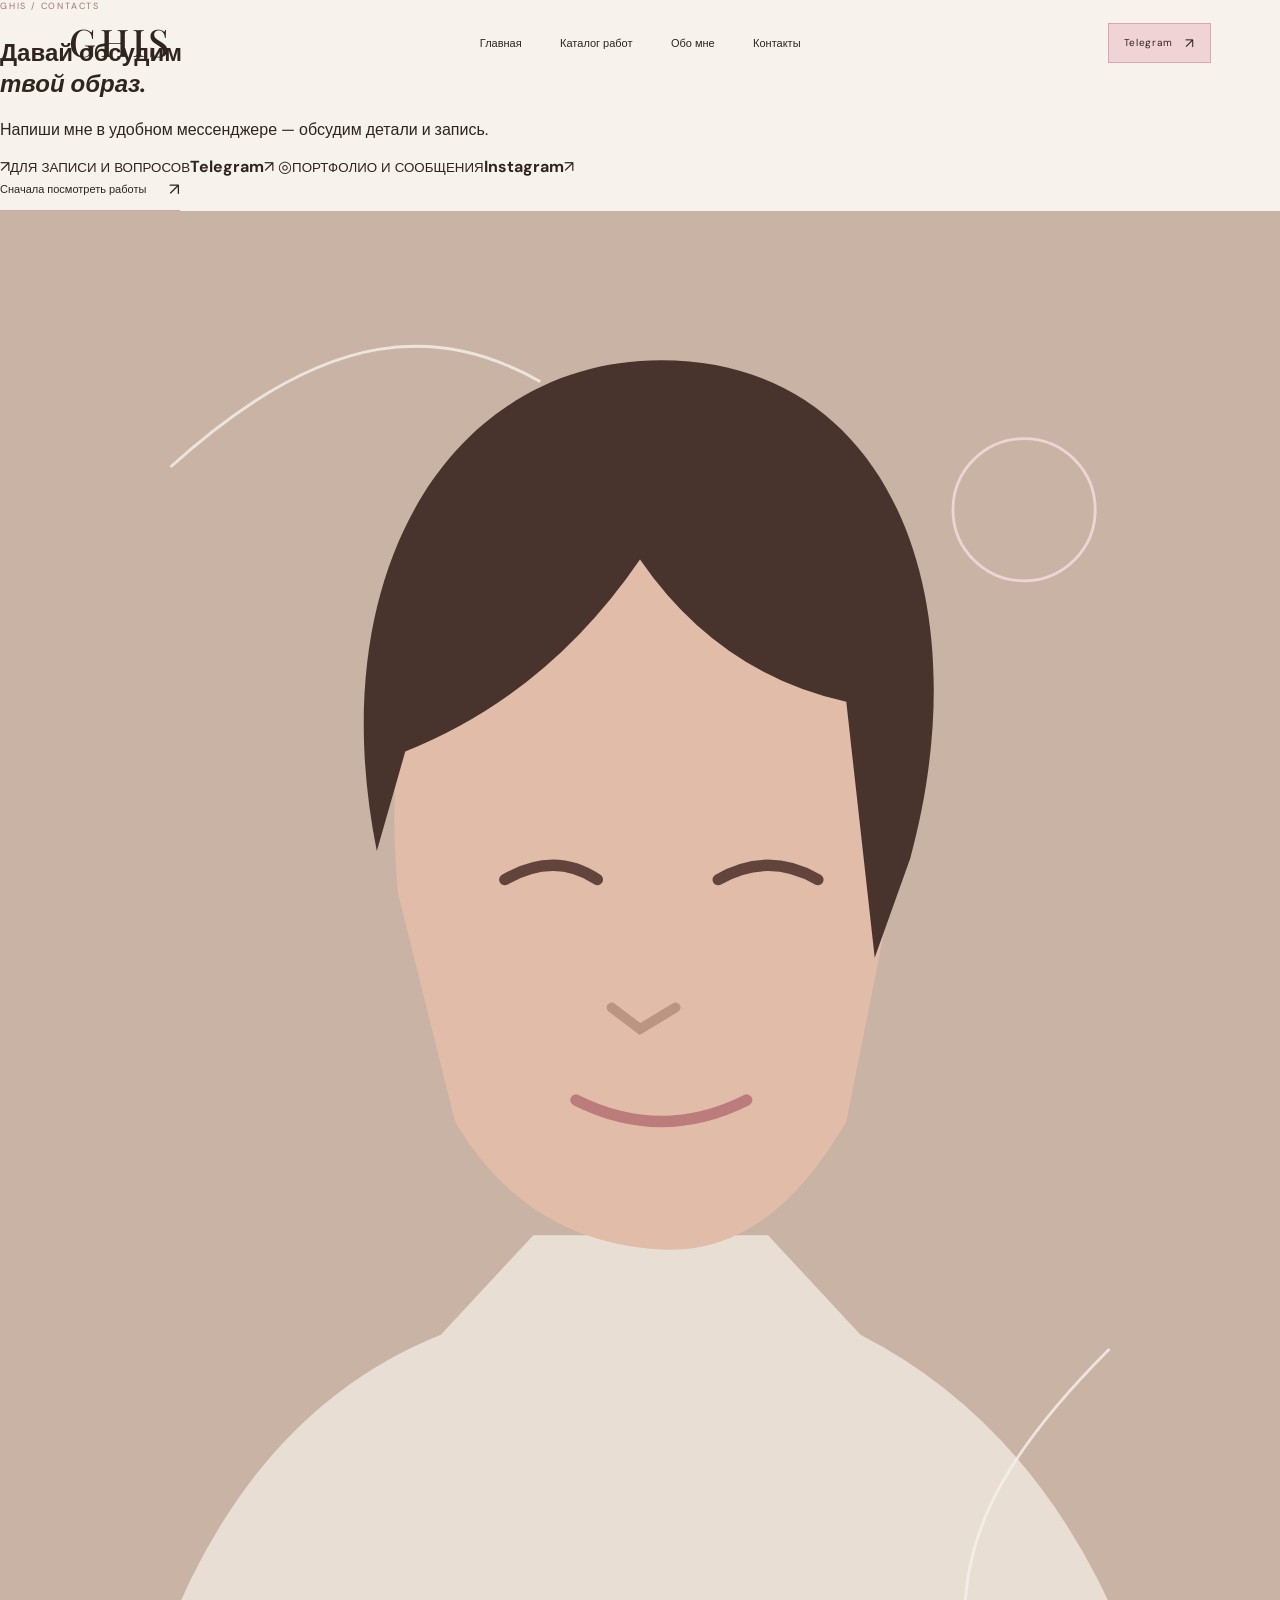
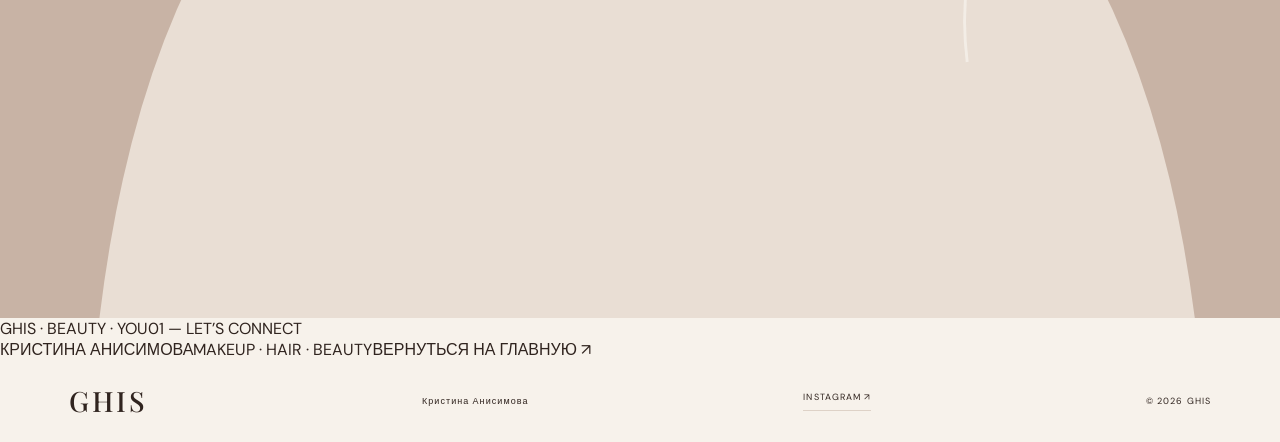
==== contacts.html @ 2a00cc59 "Create dedicated GHIS contacts page with Instagram and Telegram" ====
<!doctype html>
<html lang="ru">
<head>
<meta charset="utf-8"><meta name="viewport" content="width=device-width,initial-scale=1"><meta name="theme-color" content="#f7f2eb">
<meta name="description" content="Контакты GHIS — записаться к Кристине Анисимовой в Telegram или Instagram.">
<title>Контакты — GHIS</title>
<link rel="preconnect" href="https://fonts.googleapis.com"><link rel="preconnect" href="https://fonts.gstatic.com" crossorigin>
<link href="https://fonts.googleapis.com/css2?family=DM+Sans:wght@400;500;600&family=Playfair+Display:ital,wght@0,400;0,500;1,400;1,500&display=swap" rel="stylesheet">
<link rel="stylesheet" href="styles.css"><script src="script.js" defer></script>
</head>
<body class="contacts-page">
<header class="site-header scrolled"><a class="wordmark" href="index.html" aria-label="GHIS — главная">GHIS</a>
<nav class="desktop-nav" aria-label="Главная навигация"><a href="index.html">Главная</a><a href="portfolio.html">Каталог работ</a><a href="index.html#about">Обо мне</a><a href="contacts.html" aria-current="page">Контакты</a></nav>
<a class="header-telegram" href="https://t.me/anisimova_65" target="_blank" rel="noopener">Telegram <span>↗</span></a>
<button class="menu-toggle" aria-label="Открыть меню" aria-expanded="false"><i></i><i></i></button></header>
<div class="mobile-menu" aria-hidden="true"><button class="menu-close">ЗАКРЫТЬ <span>×</span></button><nav><a href="index.html">Главная <sup>01</sup></a><a href="portfolio.html">Каталог работ <sup>02</sup></a><a href="index.html#about">Обо мне <sup>03</sup></a><a href="contacts.html">Контакты <sup>04</sup></a></nav><p>MAKEUP · HAIR · GHIS</p></div>
<main class="contacts-main">
<section class="contacts-hero">
<div class="contacts-copy reveal"><p class="eyebrow">GHIS / CONTACTS</p><h1>Давай обсудим<br><em>твой образ.</em></h1><p class="contacts-lead">Напиши мне в удобном мессенджере — обсудим детали и запись.</p>
<div class="contact-link-list">
<a class="contact-link contact-link-primary" href="https://t.me/anisimova_65" target="_blank" rel="noopener"><span class="contact-icon">↗</span><span><small>ДЛЯ ЗАПИСИ И ВОПРОСОВ</small><b>Telegram</b></span><span class="contact-arrow">↗</span></a>
<a class="contact-link" href="https://www.instagram.com/mua.anisimova/" target="_blank" rel="noopener"><span class="contact-icon">◎</span><span><small>ПОРТФОЛИО И СООБЩЕНИЯ</small><b>Instagram</b></span><span class="contact-arrow">↗</span></a>
</div><a class="text-link contacts-back" href="portfolio.html">Сначала посмотреть работы <span>↗</span></a></div>
<div class="contacts-art"><img src="placeholder-portrait.svg" alt="Иллюстративная заглушка портрета для GHIS"><span class="contacts-art-note">GHIS · BEAUTY · YOU</span><span class="contacts-art-index">01 — LET’S CONNECT</span></div>
</section>
<section class="contacts-bottom"><span>КРИСТИНА АНИСИМОВА</span><span>MAKEUP · HAIR · BEAUTY</span><a href="index.html">ВЕРНУТЬСЯ НА ГЛАВНУЮ ↗</a></section>
</main>
<footer class="site-footer"><a class="wordmark" href="index.html">GHIS</a><span>Кристина Анисимова</span><a href="https://www.instagram.com/mua.anisimova/" target="_blank" rel="noopener">INSTAGRAM ↗</a><small>© <span data-year></span> GHIS</small></footer>
</body></html>
---- styles.css ----
:root{--milk:#f7f2eb;--paper:#eee5db;--rose:#dca6ad;--rose-pale:#f0d4d5;--coffee:#30241f;--muted:#81736b;--line:#ded2c7;--serif:'Playfair Display',Georgia,serif;--sans:'DM Sans',Arial,sans-serif;--page:1320px}
*{box-sizing:border-box}html{scroll-behavior:smooth;scroll-padding-top:90px}body{margin:0;background:var(--milk);color:var(--coffee);font-family:var(--sans);-webkit-font-smoothing:antialiased}body.menu-open,body.viewer-open{overflow:hidden}a{color:inherit;text-decoration:none}button{font:inherit;color:inherit}button:focus-visible,a:focus-visible{outline:2px solid #b87982;outline-offset:5px}img{display:block;width:100%;height:100%;object-fit:cover}
.site-header{height:86px;padding:0 clamp(22px,5.4vw,78px);position:fixed;inset:0 0 auto;z-index:30;display:flex;align-items:center;justify-content:space-between;gap:25px;border-bottom:1px solid transparent;transition:height .35s,background .35s,border-color .35s}.site-header.scrolled{height:66px;background:#f7f2ebed;backdrop-filter:blur(16px);border-color:var(--line)}.wordmark{font:500 38px/.8 var(--serif);letter-spacing:.09em;transition:letter-spacing .35s}.wordmark:hover{letter-spacing:.16em}.desktop-nav{display:flex;gap:clamp(20px,3vw,45px);align-items:center;font-size:11px}.desktop-nav a{position:relative;padding:8px 0}.desktop-nav a:after{content:"";position:absolute;left:0;right:100%;bottom:1px;height:1px;background:var(--rose);transition:right .3s}.desktop-nav a:hover:after{right:0}.header-telegram{display:inline-flex;align-items:center;gap:13px;font-size:10px;letter-spacing:.07em;border-bottom:1px solid #b88c89;padding:0 0 8px;transition:color .25s,border-color .25s}.header-telegram span{font-size:16px;transition:transform .25s}.header-telegram:hover{color:#b96f7c;border-color:#b96f7c}.header-telegram:hover span{transform:translate(3px,-3px)}.menu-toggle{display:none;background:none;border:0;padding:10px;cursor:pointer}.menu-toggle i{display:block;width:23px;height:1px;background:currentColor;margin:6px;transition:transform .3s}.menu-toggle[aria-expanded=true] i:first-child{transform:translateY(3.5px) rotate(45deg)}.menu-toggle[aria-expanded=true] i:last-child{transform:translateY(-3.5px) rotate(-45deg)}.mobile-menu{display:none}
.hero{height:min(920px,100svh);min-height:610px;position:relative;overflow:hidden;background:#c7b4a7;color:#fff}.hero-image{position:absolute;inset:0;object-position:center 36%;animation:heroIn 1.5s ease both}.hero-shade{position:absolute;inset:0;background:linear-gradient(180deg,#21161015 0%,transparent 36%,#21161040 100%)}.hero-bottom{position:absolute;left:clamp(22px,5.4vw,78px);right:clamp(22px,5.4vw,78px);bottom:clamp(38px,7vh,82px);display:flex;justify-content:space-between;align-items:flex-end;gap:24px}.hero-title{font:400 clamp(110px,20vw,270px)/.72 var(--serif);letter-spacing:.04em;margin:0;text-shadow:0 2px 35px #3a241a22}.round-link{display:flex;align-items:center;gap:23px;padding:14px 0 12px;border-bottom:1px solid #ffffffaa;font-size:11px;line-height:1.55;margin-bottom:5px;transition:border-color .25s}.round-link b{font-size:22px;font-weight:400;transition:transform .3s}.round-link:hover{border-color:white}.round-link:hover b{transform:translate(4px,-4px)}
.section-pad{padding:clamp(80px,10vw,148px) clamp(22px,7.2vw,110px)}.eyebrow{font-size:9px;letter-spacing:.2em;color:#9a7771;margin:0 0 25px}.section-intro{max-width:var(--page);margin:auto}.intro-line{display:flex;align-items:flex-end;justify-content:space-between;gap:25px}.intro-line h2,.about-text h2,.booking-copy h2{font:400 clamp(44px,7vw,88px)/1.04 var(--serif);letter-spacing:-.045em;margin:0}.intro-line h2 em,.about-text h2 em,.booking-copy h2 em{font-weight:400;color:#b87982}.text-link{display:inline-flex;align-items:center;gap:23px;font-size:11px;border-bottom:1px solid #c8aaa3;padding:0 0 10px;white-space:nowrap;transition:color .25s,border-color .25s}.text-link span{font-size:17px;transition:transform .25s}.text-link:hover{color:#a86672;border-color:#a86672}.text-link:hover span{transform:translate(3px,-3px)}
.teaser-grid{display:grid;grid-template-columns:1.02fr 1.15fr .78fr;align-items:start;gap:clamp(12px,2.4vw,34px);max-width:var(--page);margin:62px auto 0}.teaser-card{position:relative;display:block;overflow:hidden;background:#e3d5ca}.teaser-card img{transition:transform .8s cubic-bezier(.2,.7,.2,1);filter:saturate(.88)}.teaser-card:hover img{transform:scale(1.035)}.card-tall{aspect-ratio:.72}.card-wide{aspect-ratio:.85;margin-top:90px}.card-small{aspect-ratio:.75;margin-top:20px}.image-caption{position:absolute;left:18px;right:18px;bottom:18px;display:flex;flex-direction:column;gap:7px;color:white;font:20px var(--serif);text-shadow:0 1px 12px #38251c55}.image-caption small{font:9px var(--sans);letter-spacing:.16em}.teaser-footer{max-width:var(--page);margin:28px auto 0;padding-top:17px;border-top:1px solid var(--line);display:flex;justify-content:space-between;gap:18px;font-size:8px;letter-spacing:.15em;color:var(--muted)}.teaser-footer a{color:var(--coffee);transition:color .2s}.teaser-footer a:hover{color:#b87982}
.about-section{display:grid;grid-template-columns:1.05fr .95fr;gap:clamp(40px,9vw,140px);align-items:center;background:#efe7de}.about-visual{height:clamp(430px,63vw,730px);position:relative;background:#dfcec2}.about-visual img{object-position:center 30%}.vertical-note{position:absolute;right:-27px;top:25px;writing-mode:vertical-rl;font-size:9px;letter-spacing:.2em}.photo-index{position:absolute;left:18px;bottom:18px;color:#fff;font-size:9px;letter-spacing:.15em}.about-text{padding:20px 0}.about-name{font:italic 21px var(--serif);margin:38px 0 14px}.about-placeholder{font-size:12px;line-height:1.9;color:var(--muted);max-width:360px;margin:0 0 28px}
.services-section .intro-line{align-items:flex-end}.section-note{max-width:190px;font-size:11px;line-height:1.8;color:var(--muted);margin:0 0 8px}.story-list{margin:60px auto 0;max-width:var(--page);border-top:1px solid var(--line)}.story{display:grid;grid-template-columns:1.05fr 1fr;gap:clamp(25px,7vw,100px);align-items:center;padding:28px 0;border-bottom:1px solid var(--line)}.story:nth-child(even) img{order:2}.story img{height:clamp(240px,37vw,470px);object-position:center 35%;background:#e2d3c8}.story div{padding:25px}.story span{font-size:10px;color:#b87982;letter-spacing:.15em}.story h3{font:400 clamp(35px,5vw,62px) var(--serif);margin:20px 0 10px}.story p{font-size:11px;color:var(--muted)}
.booking-section{height:clamp(560px,72vw,790px);position:relative;display:flex;align-items:center;overflow:hidden;color:#fff;background:#6e5a50}.booking-section>img{position:absolute;inset:0;object-position:center 34%;filter:saturate(.78)}.booking-overlay{position:absolute;inset:0;background:linear-gradient(90deg,#241913b8,#24191325 100%)}.booking-copy{position:relative;z-index:1;padding:clamp(25px,8vw,120px);max-width:850px}.booking-copy .eyebrow{color:#f0d4d5}.booking-copy h2{font-size:clamp(48px,8vw,98px);margin-bottom:36px}.booking-copy h2 em{color:#f0d4d5}.button{display:inline-flex;align-items:center;justify-content:space-between;gap:36px;padding:17px 21px;border:1px solid transparent;cursor:pointer;font-size:11px;letter-spacing:.03em;transition:background .25s,color .25s,transform .25s,border-color .25s}.button-light{background:var(--rose-pale);color:var(--coffee)}.button:hover{transform:translateY(-2px);background:#fff}.button span{font-size:18px}.button:active{transform:translateY(0)}.contact-options{display:flex;gap:25px;flex-wrap:wrap;margin-top:20px}.contact-options a{font-size:12px;padding-bottom:8px;border-bottom:1px solid #ffffff9c;transition:color .2s}.contact-options a:hover{color:var(--rose-pale)}.contact-options[hidden]{display:none}.booking-label{position:absolute;right:clamp(22px,5.4vw,78px);bottom:34px;font-size:9px;letter-spacing:.2em}.site-footer{padding:30px clamp(22px,5.4vw,78px);display:flex;align-items:center;justify-content:space-between;gap:18px;flex-wrap:wrap}.site-footer .wordmark{font-size:28px}.site-footer>span,.site-footer>a:not(.wordmark),.site-footer small{font-size:9px;letter-spacing:.12em}.site-footer>a:not(.wordmark){border-bottom:1px solid var(--line);padding-bottom:7px;transition:border-color .2s}.site-footer>a:not(.wordmark):hover{border-color:var(--rose)}
.intro{position:fixed;inset:0;background:var(--milk);z-index:100;display:flex;align-items:center;justify-content:center;gap:.06em;font:400 clamp(42px,9vw,90px) var(--serif);letter-spacing:.1em;animation:introOut .8s ease 1.55s forwards;pointer-events:none}.intro span{opacity:0;animation:letterIn .55s ease forwards}.intro span:nth-child(2){animation-delay:.13s}.intro span:nth-child(3){animation-delay:.26s}.intro span:nth-child(4){animation-delay:.39s}.reveal{opacity:0;transform:translateY(20px);transition:opacity .8s ease,transform .8s ease}.reveal.is-visible{opacity:1;transform:none}@keyframes letterIn{to{opacity:1}}@keyframes introOut{to{opacity:0;visibility:hidden}}@keyframes heroIn{from{transform:scale(1.045);opacity:.75}to{transform:scale(1);opacity:1}}
/* Portfolio editorial system */.portfolio-main{padding:135px clamp(22px,7.2vw,110px) 90px}.portfolio-heading{position:relative;padding:30px 0 48px}.back-link{font-size:11px;display:inline-block;margin-bottom:58px;border-bottom:1px solid var(--line);padding-bottom:8px;transition:color .2s}.back-link:hover{color:#b87982}.portfolio-heading .eyebrow{margin-bottom:20px}.portfolio-heading h1{font:400 clamp(64px,11vw,138px)/.92 var(--serif);letter-spacing:-.05em;margin:0}.portfolio-heading h1 em{color:#b87982;font-weight:400}.portfolio-lead{font-size:12px;color:var(--muted);margin:24px 0 0;max-width:560px;line-height:1.8}.filters-wrap{position:sticky;top:66px;z-index:15;display:flex;flex-wrap:wrap;align-items:center;gap:8px 18px;padding:13px 0 12px;background:#f7f2ebed;backdrop-filter:blur(16px);border-bottom:1px solid var(--line)}.filters-label{flex:0 0 100%;font-size:9px;letter-spacing:.2em;color:#9a7771;margin:0 0 1px}.filters{display:flex;flex:1;min-width:0;gap:7px;overflow-x:auto;scrollbar-width:none;padding:1px 0 3px}.filters::-webkit-scrollbar{display:none}.filter{flex:0 0 auto;border:1px solid #d8c9bd;border-radius:99px;padding:10px 16px;background:transparent;font-size:10px;cursor:pointer;transition:background .22s,border-color .22s,color .22s,transform .22s}.filter:hover{border-color:#c89aa0;transform:translateY(-1px)}.filter.active{background:var(--rose-pale);border-color:var(--rose-pale);color:#513b38}.economy-toggle{flex:0 0 auto;border:0;background:none;font-size:10px;color:var(--muted);cursor:pointer;white-space:nowrap;padding:10px 0 10px 10px;transition:color .2s}.economy-toggle span{color:#b87982;margin-left:6px}.economy-toggle.on{color:#9e5d69}.portfolio-grid{display:grid;grid-template-columns:repeat(12,minmax(0,1fr));gap:clamp(12px,1.7vw,24px);padding-top:30px;align-items:start}.work-card{position:relative;display:block;border:0;padding:0;text-align:left;cursor:pointer;overflow:hidden;background:#e3d5ca;grid-column:span 4;aspect-ratio:.77;color:var(--coffee)}.work-card img{transition:transform .7s cubic-bezier(.2,.7,.2,1);filter:saturate(.9)}.work-card:hover img{transform:scale(1.035)}.work-card:after{content:"";position:absolute;inset:auto 0 0;height:34%;background:linear-gradient(transparent,#25191375);opacity:.45;transition:opacity .3s;pointer-events:none}.work-card:hover:after{opacity:.7}.work-large{grid-column:span 5;aspect-ratio:.78}.work-tall{grid-column:span 4;aspect-ratio:.68;margin-top:72px}.work-small{grid-column:span 3;aspect-ratio:.74;margin-top:20px}.work-meta{position:absolute;z-index:1;left:18px;right:15px;bottom:18px;display:flex;flex-direction:column;gap:7px;color:white;pointer-events:none}.work-meta small{font-size:8px;letter-spacing:.14em}.work-meta b{font:400 clamp(16px,2.1vw,24px) var(--serif);line-height:1.15}.work-card[hidden]{display:none}.portfolio-bottom{display:flex;justify-content:space-between;gap:20px;margin-top:55px}.viewer{position:fixed;inset:0;z-index:80;background:#1f1917f7;display:flex;align-items:center;justify-content:center;opacity:0;visibility:hidden;transition:opacity .25s,visibility .25s;color:var(--milk)}.viewer.open{opacity:1;visibility:visible}.viewer-image{position:absolute;width:auto;height:auto;max-width:min(82vw,1050px);max-height:86vh;object-fit:contain;box-shadow:0 15px 65px #0003}.viewer-close,.viewer-prev,.viewer-next{position:absolute;z-index:4;background:none;border:0;color:white;cursor:pointer}.viewer-close{right:clamp(20px,4vw,60px);top:20px;font-size:36px;font-weight:300}.viewer-prev,.viewer-next{top:50%;font:300 45px var(--serif);padding:20px;transform:translateY(-50%)}.viewer-prev{left:clamp(8px,3vw,45px)}.viewer-next{right:clamp(8px,3vw,45px)}.viewer-caption{position:absolute;z-index:3;left:clamp(20px,5vw,70px);bottom:clamp(25px,5vh,60px);max-width:360px;text-shadow:0 1px 8px #0005}.viewer-caption small{font-size:9px;letter-spacing:.18em;color:var(--rose-pale)}.viewer-caption h2{font:400 clamp(28px,4vw,48px) var(--serif);margin:9px 0 13px}.viewer-details{border:0;border-bottom:1px solid #ffffff80;padding:0 0 7px;background:none;color:white;font-size:11px;cursor:pointer}.viewer-description p{font-size:11px;line-height:1.8;color:#ddd0c9}.viewer-description a{display:inline-block;font-size:11px;border-bottom:1px solid var(--rose);padding-bottom:7px}.viewer-description[hidden]{display:none}.economy-mode .work-card img{filter:none}.economy-mode .work-card:hover img{transform:none}.economy-mode .reveal{transition:none}.economy-mode *{scroll-behavior:auto!important}
@media(max-width:900px){.desktop-nav{gap:18px}.desktop-nav a{font-size:10px}.wordmark{font-size:33px}.site-header{gap:18px}.about-section{gap:45px}.work-tall{margin-top:45px}}
@media(max-width:700px){html{scroll-padding-top:72px}.site-header{height:70px;padding:0 20px;gap:10px}.site-header.scrolled{height:62px}.wordmark{font-size:31px}.desktop-nav{display:none}.header-telegram{margin-left:auto;margin-right:5px;font-size:10px}.menu-toggle{display:block}.mobile-menu{display:flex;position:fixed;inset:0;background:#30241f;color:var(--milk);z-index:40;flex-direction:column;padding:27px 24px 25px;transform:translateY(-101%);transition:transform .65s cubic-bezier(.7,0,.2,1);visibility:hidden}.mobile-menu.open{transform:translateY(0);visibility:visible}.menu-close{align-self:flex-end;background:none;border:0;color:var(--milk);font-size:9px;letter-spacing:.15em;padding:10px 0;cursor:pointer}.menu-close span{font-size:20px;color:var(--rose);margin-left:10px}.mobile-menu nav{display:flex;flex-direction:column;gap:10px;margin:auto 0}.mobile-menu nav a{font:400 clamp(42px,11vw,62px) var(--serif);padding:8px 0;border-bottom:1px solid #ffffff22}.mobile-menu sup{font:9px var(--sans);color:var(--rose);vertical-align:top;margin-left:8px}.mobile-menu>p{font-size:8px;letter-spacing:.2em;color:#c4ada4}.hero{height:92svh;min-height:590px;max-height:820px}.hero-image{object-position:56% center}.hero-bottom{left:20px;right:20px;bottom:43px;align-items:flex-end;gap:18px}.hero-title{font-size:clamp(94px,24vw,165px)}.round-link{font-size:10px;gap:12px;white-space:nowrap}.section-pad{padding:78px 20px}.intro-line{align-items:flex-start;gap:20px}.intro-line h2,.about-text h2{font-size:clamp(43px,11.7vw,66px)}.intro-line>.text-link{margin-top:12px;gap:8px;font-size:10px}.teaser-grid{grid-template-columns:1fr 1fr;gap:12px;margin-top:36px}.card-tall{grid-row:span 2;aspect-ratio:.59}.card-wide{margin-top:32px;aspect-ratio:.72}.card-small{margin-top:0;aspect-ratio:.75}.image-caption{left:10px;right:8px;bottom:12px;font-size:17px}.image-caption small{font-size:8px}.teaser-footer{font-size:7px;line-height:1.6}.about-section{grid-template-columns:1fr;gap:36px}.about-visual{height:112vw;max-height:590px;margin-right:18px}.vertical-note{right:-20px}.about-name{margin-top:26px}.services-section .intro-line{display:block}.section-note{margin-top:18px}.story-list{margin-top:36px}.story{grid-template-columns:1fr;gap:12px;padding:20px 0}.story:nth-child(even) img{order:0}.story img{height:100vw;max-height:450px}.story div{padding:15px 0}.story h3{margin:10px 0}.booking-section{height:680px}.booking-section>img{object-position:58% center}.booking-overlay{background:linear-gradient(0deg,#241913b8,#24191325)}.booking-copy{padding:25px;align-self:flex-end;margin-bottom:65px}.booking-copy h2{font-size:clamp(48px,13vw,72px)}.contact-options{gap:18px}.booking-label{bottom:20px}.site-footer{padding:24px 20px;display:grid;grid-template-columns:1fr 1fr}.site-footer .wordmark{grid-column:1}.site-footer>span{text-align:right}.site-footer small{text-align:right}.site-footer>a:not(.wordmark){justify-self:start}.intro{animation-duration:.6s;animation-delay:1.2s}.intro span{animation-duration:.4s}
.portfolio-main{padding:104px 20px 65px}.back-link{margin-bottom:43px}.portfolio-heading{padding:20px 0 35px}.portfolio-heading h1{font-size:clamp(65px,17vw,100px)}.portfolio-heading h1 em{font-size:.83em}.portfolio-lead{font-size:11px;margin-top:19px}.filters-wrap{top:61px;display:block;margin:0 -20px;padding:11px 20px 10px;gap:0}.filters-label{margin:0 0 8px}.filters{width:100%;gap:6px}.filter{padding:9px 13px;font-size:9px}.economy-toggle{display:block;padding:9px 0 0;font-size:9px}.portfolio-grid{grid-template-columns:repeat(2,minmax(0,1fr));gap:12px;padding-top:19px}.work-card,.work-large,.work-tall,.work-small{grid-column:span 1;aspect-ratio:.69;margin-top:0}.work-card:nth-child(3n+1){margin-top:25px}.work-card:nth-child(4n){aspect-ratio:.8}.work-meta{left:10px;right:8px;bottom:11px;gap:5px}.work-meta small{font-size:7px}.work-meta b{font-size:18px}.viewer-image{max-width:100vw;max-height:76vh}.viewer-caption{left:20px;right:20px;bottom:22px}.viewer-prev,.viewer-next{font-size:32px;padding:8px;top:42%}.viewer-prev{left:4px}.viewer-next{right:4px}.viewer-close{top:12px;right:17px}.portfolio-bottom{margin-top:35px}.portfolio-bottom .text-link{font-size:10px;gap:8px}}
@media(prefers-reduced-motion:reduce){html{scroll-behavior:auto}*,*:before,*:after{animation-duration:.01ms!important;animation-delay:0ms!important;transition-duration:.01ms!important}.intro{display:none}.reveal{opacity:1;transform:none}.work-card img{transition:none}}

/* Portfolio cards: editorial image first, captions below — no dark image overlay */
.work-card{aspect-ratio:auto;overflow:visible;background:transparent;display:flex;flex-direction:column;align-self:start;gap:12px}
.work-card:after{display:none}
.work-card img{width:100%;height:auto;aspect-ratio:.78;object-fit:cover;background:#e3d5ca}
.work-large img{aspect-ratio:.78}
.work-tall img{aspect-ratio:.68}
.work-small img{aspect-ratio:.74}
.work-meta{position:static;display:flex;gap:6px;color:var(--coffee);text-shadow:none;padding:0 2px 2px;transition:color .2s}
.work-meta small{color:#9a7771;font-size:8px;letter-spacing:.14em}
.work-meta b{font:400 clamp(16px,2vw,23px)/1.15 var(--serif);color:var(--coffee);opacity:0;max-height:0;overflow:hidden;transition:opacity .25s,max-height .25s}
.work-card:hover .work-meta b,.work-card:focus-visible .work-meta b{opacity:1;max-height:3em}
.work-card:hover .work-meta small{color:#b87982}
.work-card:hover img{transform:scale(1.015)}
.work-card[hidden]{display:none}
@media(max-width:700px){
 .work-card,.work-large,.work-tall,.work-small{aspect-ratio:auto;margin-top:0;gap:8px}
 .work-card img,.work-large img,.work-tall img,.work-small img{aspect-ratio:.69}
 .work-card:nth-child(3n+1){margin-top:25px}
 .work-card:nth-child(4n) img{aspect-ratio:.8}
 .work-meta{left:auto;right:auto;bottom:auto;padding:0 1px}
 .work-meta small{font-size:7px}
 .work-meta b{opacity:1;max-height:3em;font-size:17px}
}
@media(prefers-reduced-motion:reduce){.work-meta b{transition:none}}

/* Button system: clear primary action, restrained editorial controls */
.header-telegram{border:1px solid var(--rose);background:var(--rose-pale);padding:12px 15px;color:var(--coffee);border-radius:0;line-height:1;gap:12px}
.header-telegram:hover{background:var(--coffee);border-color:var(--coffee);color:var(--milk)}
.header-telegram span{font-size:14px}
.round-link{min-width:150px;justify-content:space-between}
.button-light{min-width:205px}
.filter:active{transform:scale(.98)}
.economy-toggle:focus-visible,.viewer-details:focus-visible,.menu-close:focus-visible{outline:1px solid var(--rose);outline-offset:4px}
@media(max-width:700px){.header-telegram{padding:10px 11px;font-size:9px;gap:7px}.header-telegram span{font-size:13px}.round-link{min-width:125px}.button-light{min-width:190px}}
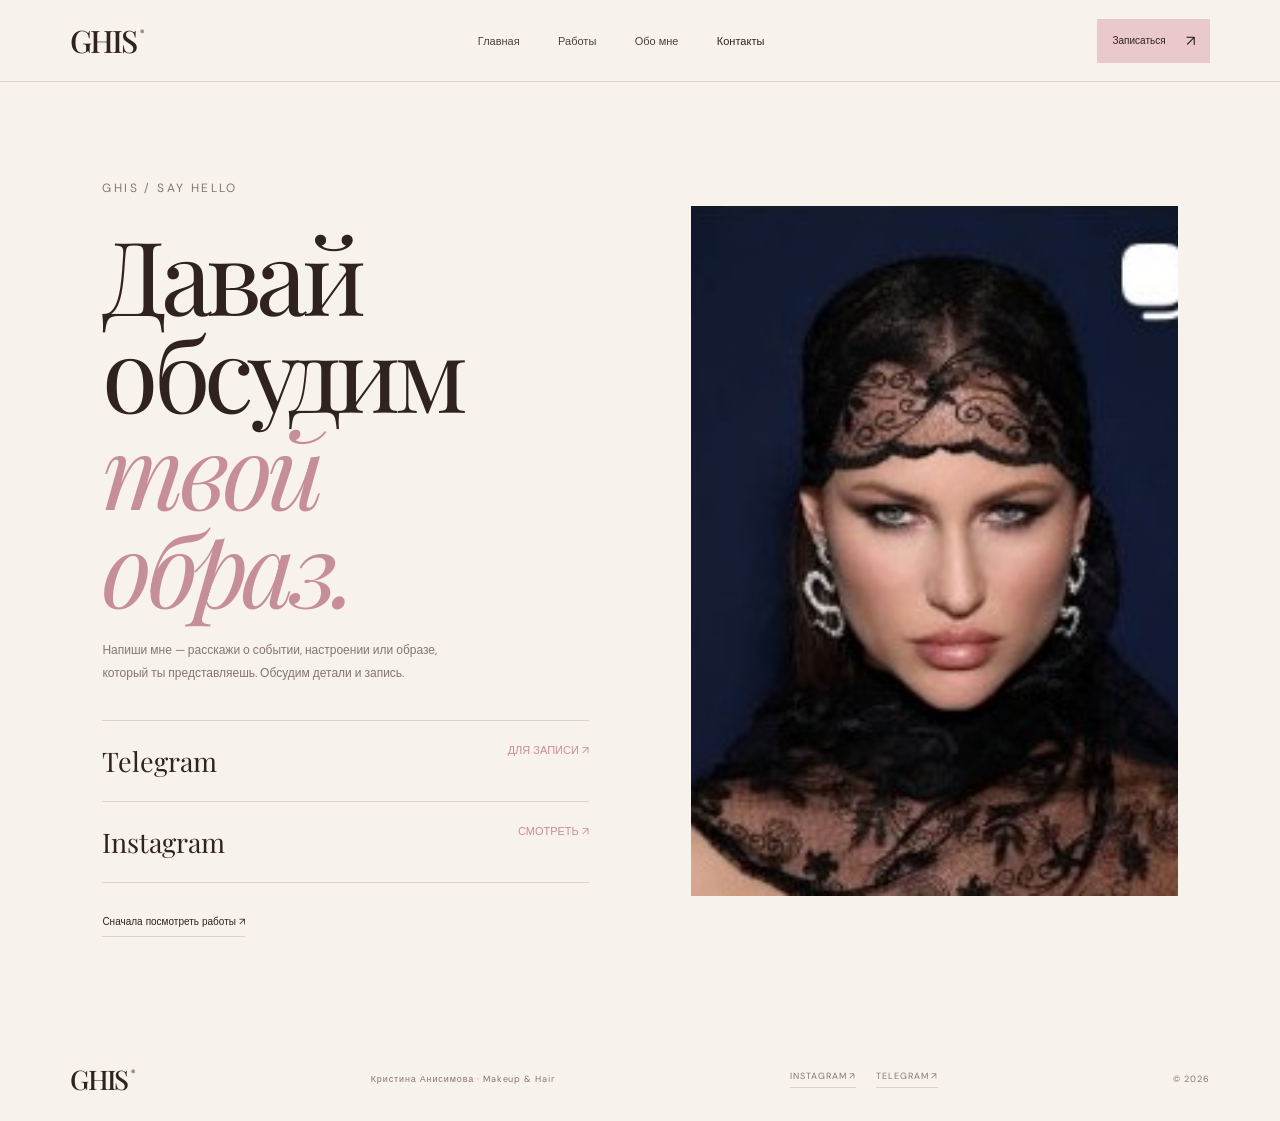
==== commit 1622cd7f: "Rebuild GHIS contact page from scratch" ====
--- a/contacts.html
+++ b/contacts.html
@@ -1,29 +1 @@
-<!doctype html>
-<html lang="ru">
-<head>
-<meta charset="utf-8"><meta name="viewport" content="width=device-width,initial-scale=1"><meta name="theme-color" content="#f7f2eb">
-<meta name="description" content="Контакты GHIS — записаться к Кристине Анисимовой в Telegram или Instagram.">
-<title>Контакты — GHIS</title>
-<link rel="preconnect" href="https://fonts.googleapis.com"><link rel="preconnect" href="https://fonts.gstatic.com" crossorigin>
-<link href="https://fonts.googleapis.com/css2?family=DM+Sans:wght@400;500;600&family=Playfair+Display:ital,wght@0,400;0,500;1,400;1,500&display=swap" rel="stylesheet">
-<link rel="stylesheet" href="styles.css"><script src="script.js" defer></script>
-</head>
-<body class="contacts-page">
-<header class="site-header scrolled"><a class="wordmark" href="index.html" aria-label="GHIS — главная">GHIS</a>
-<nav class="desktop-nav" aria-label="Главная навигация"><a href="index.html">Главная</a><a href="portfolio.html">Каталог работ</a><a href="index.html#about">Обо мне</a><a href="contacts.html" aria-current="page">Контакты</a></nav>
-<a class="header-telegram" href="https://t.me/anisimova_65" target="_blank" rel="noopener">Telegram <span>↗</span></a>
-<button class="menu-toggle" aria-label="Открыть меню" aria-expanded="false"><i></i><i></i></button></header>
-<div class="mobile-menu" aria-hidden="true"><button class="menu-close">ЗАКРЫТЬ <span>×</span></button><nav><a href="index.html">Главная <sup>01</sup></a><a href="portfolio.html">Каталог работ <sup>02</sup></a><a href="index.html#about">Обо мне <sup>03</sup></a><a href="contacts.html">Контакты <sup>04</sup></a></nav><p>MAKEUP · HAIR · GHIS</p></div>
-<main class="contacts-main">
-<section class="contacts-hero">
-<div class="contacts-copy reveal"><p class="eyebrow">GHIS / CONTACTS</p><h1>Давай обсудим<br><em>твой образ.</em></h1><p class="contacts-lead">Напиши мне в удобном мессенджере — обсудим детали и запись.</p>
-<div class="contact-link-list">
-<a class="contact-link contact-link-primary" href="https://t.me/anisimova_65" target="_blank" rel="noopener"><span class="contact-icon">↗</span><span><small>ДЛЯ ЗАПИСИ И ВОПРОСОВ</small><b>Telegram</b></span><span class="contact-arrow">↗</span></a>
-<a class="contact-link" href="https://www.instagram.com/mua.anisimova/" target="_blank" rel="noopener"><span class="contact-icon">◎</span><span><small>ПОРТФОЛИО И СООБЩЕНИЯ</small><b>Instagram</b></span><span class="contact-arrow">↗</span></a>
-</div><a class="text-link contacts-back" href="portfolio.html">Сначала посмотреть работы <span>↗</span></a></div>
-<div class="contacts-art"><img src="placeholder-portrait.svg" alt="Иллюстративная заглушка портрета для GHIS"><span class="contacts-art-note">GHIS · BEAUTY · YOU</span><span class="contacts-art-index">01 — LET’S CONNECT</span></div>
-</section>
-<section class="contacts-bottom"><span>КРИСТИНА АНИСИМОВА</span><span>MAKEUP · HAIR · BEAUTY</span><a href="index.html">ВЕРНУТЬСЯ НА ГЛАВНУЮ ↗</a></section>
-</main>
-<footer class="site-footer"><a class="wordmark" href="index.html">GHIS</a><span>Кристина Анисимова</span><a href="https://www.instagram.com/mua.anisimova/" target="_blank" rel="noopener">INSTAGRAM ↗</a><small>© <span data-year></span> GHIS</small></footer>
-</body></html>+<!doctype html><html lang="ru"><head><meta charset="utf-8"><meta name="viewport" content="width=device-width,initial-scale=1"><meta name="theme-color" content="#f7f2eb"><meta name="description" content="Контакты GHIS — Кристина Анисимова"><title>Контакты — GHIS</title><link rel="preconnect" href="https://fonts.googleapis.com"><link rel="preconnect" href="https://fonts.gstatic.com" crossorigin><link href="https://fonts.googleapis.com/css2?family=DM+Sans:wght@400;500;600&family=Playfair+Display:ital,wght@0,400;0,500;1,400&display=swap" rel="stylesheet"><link rel="stylesheet" href="styles.css"><script src="script.js" defer></script></head><body><header class="header" style="position:absolute;color:var(--brown);border-color:var(--line)"><a class="logo" href="index.html">GHIS<span>®</span></a><nav><a href="index.html">Главная</a><a href="portfolio.html">Работы</a><a href="index.html#about">Обо мне</a><a href="contacts.html" aria-current="page">Контакты</a></nav><a class="header-cta" href="https://t.me/anisimova_65" target="_blank" rel="noopener">Записаться <span>↗</span></a><button class="burger" aria-label="Открыть меню"><span style="background:var(--brown)"></span><span style="background:var(--brown)"></span></button></header><div class="mobile-nav"><button class="mobile-close">ЗАКРЫТЬ ×</button><a href="index.html">Главная</a><a href="portfolio.html">Работы</a><a href="index.html#about">Обо мне</a><a href="contacts.html">Контакты</a><a href="https://t.me/anisimova_65" target="_blank" rel="noopener">Записаться ↗</a></div><main class="inner-page"><div class="contact-layout"><div><p class="page-kicker">GHIS / SAY HELLO</p><h1>Давай обсудим<br><em>твой образ.</em></h1><p>Напиши мне — расскажи о событии, настроении или образе, который ты представляешь. Обсудим детали и запись.</p><div class="contact-options"><a href="https://t.me/anisimova_65" target="_blank" rel="noopener">Telegram <span>ДЛЯ ЗАПИСИ ↗</span></a><a href="https://www.instagram.com/mua.anisimova/" target="_blank" rel="noopener">Instagram <span>СМОТРЕТЬ ↗</span></a></div><a class="back-home" href="portfolio.html">Сначала посмотреть работы ↗</a></div><img class="contact-image" src="makeup-editorial.jpg" alt="Бьюти-образ"></div></main><footer class="footer"><a class="logo" href="index.html">GHIS<span>®</span></a><span>Кристина Анисимова · Makeup & Hair</span><div><a href="https://www.instagram.com/mua.anisimova/" target="_blank" rel="noopener">INSTAGRAM ↗</a><a href="https://t.me/anisimova_65" target="_blank" rel="noopener">TELEGRAM ↗</a></div><small>© <span data-year></span></small></footer></body></html>
--- a/styles.css
+++ b/styles.css
@@ -1,50 +1,4 @@
-:root{--milk:#f7f2eb;--paper:#eee5db;--rose:#dca6ad;--rose-pale:#f0d4d5;--coffee:#30241f;--muted:#81736b;--line:#ded2c7;--serif:'Playfair Display',Georgia,serif;--sans:'DM Sans',Arial,sans-serif;--page:1320px}
-*{box-sizing:border-box}html{scroll-behavior:smooth;scroll-padding-top:90px}body{margin:0;background:var(--milk);color:var(--coffee);font-family:var(--sans);-webkit-font-smoothing:antialiased}body.menu-open,body.viewer-open{overflow:hidden}a{color:inherit;text-decoration:none}button{font:inherit;color:inherit}button:focus-visible,a:focus-visible{outline:2px solid #b87982;outline-offset:5px}img{display:block;width:100%;height:100%;object-fit:cover}
-.site-header{height:86px;padding:0 clamp(22px,5.4vw,78px);position:fixed;inset:0 0 auto;z-index:30;display:flex;align-items:center;justify-content:space-between;gap:25px;border-bottom:1px solid transparent;transition:height .35s,background .35s,border-color .35s}.site-header.scrolled{height:66px;background:#f7f2ebed;backdrop-filter:blur(16px);border-color:var(--line)}.wordmark{font:500 38px/.8 var(--serif);letter-spacing:.09em;transition:letter-spacing .35s}.wordmark:hover{letter-spacing:.16em}.desktop-nav{display:flex;gap:clamp(20px,3vw,45px);align-items:center;font-size:11px}.desktop-nav a{position:relative;padding:8px 0}.desktop-nav a:after{content:"";position:absolute;left:0;right:100%;bottom:1px;height:1px;background:var(--rose);transition:right .3s}.desktop-nav a:hover:after{right:0}.header-telegram{display:inline-flex;align-items:center;gap:13px;font-size:10px;letter-spacing:.07em;border-bottom:1px solid #b88c89;padding:0 0 8px;transition:color .25s,border-color .25s}.header-telegram span{font-size:16px;transition:transform .25s}.header-telegram:hover{color:#b96f7c;border-color:#b96f7c}.header-telegram:hover span{transform:translate(3px,-3px)}.menu-toggle{display:none;background:none;border:0;padding:10px;cursor:pointer}.menu-toggle i{display:block;width:23px;height:1px;background:currentColor;margin:6px;transition:transform .3s}.menu-toggle[aria-expanded=true] i:first-child{transform:translateY(3.5px) rotate(45deg)}.menu-toggle[aria-expanded=true] i:last-child{transform:translateY(-3.5px) rotate(-45deg)}.mobile-menu{display:none}
-.hero{height:min(920px,100svh);min-height:610px;position:relative;overflow:hidden;background:#c7b4a7;color:#fff}.hero-image{position:absolute;inset:0;object-position:center 36%;animation:heroIn 1.5s ease both}.hero-shade{position:absolute;inset:0;background:linear-gradient(180deg,#21161015 0%,transparent 36%,#21161040 100%)}.hero-bottom{position:absolute;left:clamp(22px,5.4vw,78px);right:clamp(22px,5.4vw,78px);bottom:clamp(38px,7vh,82px);display:flex;justify-content:space-between;align-items:flex-end;gap:24px}.hero-title{font:400 clamp(110px,20vw,270px)/.72 var(--serif);letter-spacing:.04em;margin:0;text-shadow:0 2px 35px #3a241a22}.round-link{display:flex;align-items:center;gap:23px;padding:14px 0 12px;border-bottom:1px solid #ffffffaa;font-size:11px;line-height:1.55;margin-bottom:5px;transition:border-color .25s}.round-link b{font-size:22px;font-weight:400;transition:transform .3s}.round-link:hover{border-color:white}.round-link:hover b{transform:translate(4px,-4px)}
-.section-pad{padding:clamp(80px,10vw,148px) clamp(22px,7.2vw,110px)}.eyebrow{font-size:9px;letter-spacing:.2em;color:#9a7771;margin:0 0 25px}.section-intro{max-width:var(--page);margin:auto}.intro-line{display:flex;align-items:flex-end;justify-content:space-between;gap:25px}.intro-line h2,.about-text h2,.booking-copy h2{font:400 clamp(44px,7vw,88px)/1.04 var(--serif);letter-spacing:-.045em;margin:0}.intro-line h2 em,.about-text h2 em,.booking-copy h2 em{font-weight:400;color:#b87982}.text-link{display:inline-flex;align-items:center;gap:23px;font-size:11px;border-bottom:1px solid #c8aaa3;padding:0 0 10px;white-space:nowrap;transition:color .25s,border-color .25s}.text-link span{font-size:17px;transition:transform .25s}.text-link:hover{color:#a86672;border-color:#a86672}.text-link:hover span{transform:translate(3px,-3px)}
-.teaser-grid{display:grid;grid-template-columns:1.02fr 1.15fr .78fr;align-items:start;gap:clamp(12px,2.4vw,34px);max-width:var(--page);margin:62px auto 0}.teaser-card{position:relative;display:block;overflow:hidden;background:#e3d5ca}.teaser-card img{transition:transform .8s cubic-bezier(.2,.7,.2,1);filter:saturate(.88)}.teaser-card:hover img{transform:scale(1.035)}.card-tall{aspect-ratio:.72}.card-wide{aspect-ratio:.85;margin-top:90px}.card-small{aspect-ratio:.75;margin-top:20px}.image-caption{position:absolute;left:18px;right:18px;bottom:18px;display:flex;flex-direction:column;gap:7px;color:white;font:20px var(--serif);text-shadow:0 1px 12px #38251c55}.image-caption small{font:9px var(--sans);letter-spacing:.16em}.teaser-footer{max-width:var(--page);margin:28px auto 0;padding-top:17px;border-top:1px solid var(--line);display:flex;justify-content:space-between;gap:18px;font-size:8px;letter-spacing:.15em;color:var(--muted)}.teaser-footer a{color:var(--coffee);transition:color .2s}.teaser-footer a:hover{color:#b87982}
-.about-section{display:grid;grid-template-columns:1.05fr .95fr;gap:clamp(40px,9vw,140px);align-items:center;background:#efe7de}.about-visual{height:clamp(430px,63vw,730px);position:relative;background:#dfcec2}.about-visual img{object-position:center 30%}.vertical-note{position:absolute;right:-27px;top:25px;writing-mode:vertical-rl;font-size:9px;letter-spacing:.2em}.photo-index{position:absolute;left:18px;bottom:18px;color:#fff;font-size:9px;letter-spacing:.15em}.about-text{padding:20px 0}.about-name{font:italic 21px var(--serif);margin:38px 0 14px}.about-placeholder{font-size:12px;line-height:1.9;color:var(--muted);max-width:360px;margin:0 0 28px}
-.services-section .intro-line{align-items:flex-end}.section-note{max-width:190px;font-size:11px;line-height:1.8;color:var(--muted);margin:0 0 8px}.story-list{margin:60px auto 0;max-width:var(--page);border-top:1px solid var(--line)}.story{display:grid;grid-template-columns:1.05fr 1fr;gap:clamp(25px,7vw,100px);align-items:center;padding:28px 0;border-bottom:1px solid var(--line)}.story:nth-child(even) img{order:2}.story img{height:clamp(240px,37vw,470px);object-position:center 35%;background:#e2d3c8}.story div{padding:25px}.story span{font-size:10px;color:#b87982;letter-spacing:.15em}.story h3{font:400 clamp(35px,5vw,62px) var(--serif);margin:20px 0 10px}.story p{font-size:11px;color:var(--muted)}
-.booking-section{height:clamp(560px,72vw,790px);position:relative;display:flex;align-items:center;overflow:hidden;color:#fff;background:#6e5a50}.booking-section>img{position:absolute;inset:0;object-position:center 34%;filter:saturate(.78)}.booking-overlay{position:absolute;inset:0;background:linear-gradient(90deg,#241913b8,#24191325 100%)}.booking-copy{position:relative;z-index:1;padding:clamp(25px,8vw,120px);max-width:850px}.booking-copy .eyebrow{color:#f0d4d5}.booking-copy h2{font-size:clamp(48px,8vw,98px);margin-bottom:36px}.booking-copy h2 em{color:#f0d4d5}.button{display:inline-flex;align-items:center;justify-content:space-between;gap:36px;padding:17px 21px;border:1px solid transparent;cursor:pointer;font-size:11px;letter-spacing:.03em;transition:background .25s,color .25s,transform .25s,border-color .25s}.button-light{background:var(--rose-pale);color:var(--coffee)}.button:hover{transform:translateY(-2px);background:#fff}.button span{font-size:18px}.button:active{transform:translateY(0)}.contact-options{display:flex;gap:25px;flex-wrap:wrap;margin-top:20px}.contact-options a{font-size:12px;padding-bottom:8px;border-bottom:1px solid #ffffff9c;transition:color .2s}.contact-options a:hover{color:var(--rose-pale)}.contact-options[hidden]{display:none}.booking-label{position:absolute;right:clamp(22px,5.4vw,78px);bottom:34px;font-size:9px;letter-spacing:.2em}.site-footer{padding:30px clamp(22px,5.4vw,78px);display:flex;align-items:center;justify-content:space-between;gap:18px;flex-wrap:wrap}.site-footer .wordmark{font-size:28px}.site-footer>span,.site-footer>a:not(.wordmark),.site-footer small{font-size:9px;letter-spacing:.12em}.site-footer>a:not(.wordmark){border-bottom:1px solid var(--line);padding-bottom:7px;transition:border-color .2s}.site-footer>a:not(.wordmark):hover{border-color:var(--rose)}
-.intro{position:fixed;inset:0;background:var(--milk);z-index:100;display:flex;align-items:center;justify-content:center;gap:.06em;font:400 clamp(42px,9vw,90px) var(--serif);letter-spacing:.1em;animation:introOut .8s ease 1.55s forwards;pointer-events:none}.intro span{opacity:0;animation:letterIn .55s ease forwards}.intro span:nth-child(2){animation-delay:.13s}.intro span:nth-child(3){animation-delay:.26s}.intro span:nth-child(4){animation-delay:.39s}.reveal{opacity:0;transform:translateY(20px);transition:opacity .8s ease,transform .8s ease}.reveal.is-visible{opacity:1;transform:none}@keyframes letterIn{to{opacity:1}}@keyframes introOut{to{opacity:0;visibility:hidden}}@keyframes heroIn{from{transform:scale(1.045);opacity:.75}to{transform:scale(1);opacity:1}}
-/* Portfolio editorial system */.portfolio-main{padding:135px clamp(22px,7.2vw,110px) 90px}.portfolio-heading{position:relative;padding:30px 0 48px}.back-link{font-size:11px;display:inline-block;margin-bottom:58px;border-bottom:1px solid var(--line);padding-bottom:8px;transition:color .2s}.back-link:hover{color:#b87982}.portfolio-heading .eyebrow{margin-bottom:20px}.portfolio-heading h1{font:400 clamp(64px,11vw,138px)/.92 var(--serif);letter-spacing:-.05em;margin:0}.portfolio-heading h1 em{color:#b87982;font-weight:400}.portfolio-lead{font-size:12px;color:var(--muted);margin:24px 0 0;max-width:560px;line-height:1.8}.filters-wrap{position:sticky;top:66px;z-index:15;display:flex;flex-wrap:wrap;align-items:center;gap:8px 18px;padding:13px 0 12px;background:#f7f2ebed;backdrop-filter:blur(16px);border-bottom:1px solid var(--line)}.filters-label{flex:0 0 100%;font-size:9px;letter-spacing:.2em;color:#9a7771;margin:0 0 1px}.filters{display:flex;flex:1;min-width:0;gap:7px;overflow-x:auto;scrollbar-width:none;padding:1px 0 3px}.filters::-webkit-scrollbar{display:none}.filter{flex:0 0 auto;border:1px solid #d8c9bd;border-radius:99px;padding:10px 16px;background:transparent;font-size:10px;cursor:pointer;transition:background .22s,border-color .22s,color .22s,transform .22s}.filter:hover{border-color:#c89aa0;transform:translateY(-1px)}.filter.active{background:var(--rose-pale);border-color:var(--rose-pale);color:#513b38}.economy-toggle{flex:0 0 auto;border:0;background:none;font-size:10px;color:var(--muted);cursor:pointer;white-space:nowrap;padding:10px 0 10px 10px;transition:color .2s}.economy-toggle span{color:#b87982;margin-left:6px}.economy-toggle.on{color:#9e5d69}.portfolio-grid{display:grid;grid-template-columns:repeat(12,minmax(0,1fr));gap:clamp(12px,1.7vw,24px);padding-top:30px;align-items:start}.work-card{position:relative;display:block;border:0;padding:0;text-align:left;cursor:pointer;overflow:hidden;background:#e3d5ca;grid-column:span 4;aspect-ratio:.77;color:var(--coffee)}.work-card img{transition:transform .7s cubic-bezier(.2,.7,.2,1);filter:saturate(.9)}.work-card:hover img{transform:scale(1.035)}.work-card:after{content:"";position:absolute;inset:auto 0 0;height:34%;background:linear-gradient(transparent,#25191375);opacity:.45;transition:opacity .3s;pointer-events:none}.work-card:hover:after{opacity:.7}.work-large{grid-column:span 5;aspect-ratio:.78}.work-tall{grid-column:span 4;aspect-ratio:.68;margin-top:72px}.work-small{grid-column:span 3;aspect-ratio:.74;margin-top:20px}.work-meta{position:absolute;z-index:1;left:18px;right:15px;bottom:18px;display:flex;flex-direction:column;gap:7px;color:white;pointer-events:none}.work-meta small{font-size:8px;letter-spacing:.14em}.work-meta b{font:400 clamp(16px,2.1vw,24px) var(--serif);line-height:1.15}.work-card[hidden]{display:none}.portfolio-bottom{display:flex;justify-content:space-between;gap:20px;margin-top:55px}.viewer{position:fixed;inset:0;z-index:80;background:#1f1917f7;display:flex;align-items:center;justify-content:center;opacity:0;visibility:hidden;transition:opacity .25s,visibility .25s;color:var(--milk)}.viewer.open{opacity:1;visibility:visible}.viewer-image{position:absolute;width:auto;height:auto;max-width:min(82vw,1050px);max-height:86vh;object-fit:contain;box-shadow:0 15px 65px #0003}.viewer-close,.viewer-prev,.viewer-next{position:absolute;z-index:4;background:none;border:0;color:white;cursor:pointer}.viewer-close{right:clamp(20px,4vw,60px);top:20px;font-size:36px;font-weight:300}.viewer-prev,.viewer-next{top:50%;font:300 45px var(--serif);padding:20px;transform:translateY(-50%)}.viewer-prev{left:clamp(8px,3vw,45px)}.viewer-next{right:clamp(8px,3vw,45px)}.viewer-caption{position:absolute;z-index:3;left:clamp(20px,5vw,70px);bottom:clamp(25px,5vh,60px);max-width:360px;text-shadow:0 1px 8px #0005}.viewer-caption small{font-size:9px;letter-spacing:.18em;color:var(--rose-pale)}.viewer-caption h2{font:400 clamp(28px,4vw,48px) var(--serif);margin:9px 0 13px}.viewer-details{border:0;border-bottom:1px solid #ffffff80;padding:0 0 7px;background:none;color:white;font-size:11px;cursor:pointer}.viewer-description p{font-size:11px;line-height:1.8;color:#ddd0c9}.viewer-description a{display:inline-block;font-size:11px;border-bottom:1px solid var(--rose);padding-bottom:7px}.viewer-description[hidden]{display:none}.economy-mode .work-card img{filter:none}.economy-mode .work-card:hover img{transform:none}.economy-mode .reveal{transition:none}.economy-mode *{scroll-behavior:auto!important}
-@media(max-width:900px){.desktop-nav{gap:18px}.desktop-nav a{font-size:10px}.wordmark{font-size:33px}.site-header{gap:18px}.about-section{gap:45px}.work-tall{margin-top:45px}}
-@media(max-width:700px){html{scroll-padding-top:72px}.site-header{height:70px;padding:0 20px;gap:10px}.site-header.scrolled{height:62px}.wordmark{font-size:31px}.desktop-nav{display:none}.header-telegram{margin-left:auto;margin-right:5px;font-size:10px}.menu-toggle{display:block}.mobile-menu{display:flex;position:fixed;inset:0;background:#30241f;color:var(--milk);z-index:40;flex-direction:column;padding:27px 24px 25px;transform:translateY(-101%);transition:transform .65s cubic-bezier(.7,0,.2,1);visibility:hidden}.mobile-menu.open{transform:translateY(0);visibility:visible}.menu-close{align-self:flex-end;background:none;border:0;color:var(--milk);font-size:9px;letter-spacing:.15em;padding:10px 0;cursor:pointer}.menu-close span{font-size:20px;color:var(--rose);margin-left:10px}.mobile-menu nav{display:flex;flex-direction:column;gap:10px;margin:auto 0}.mobile-menu nav a{font:400 clamp(42px,11vw,62px) var(--serif);padding:8px 0;border-bottom:1px solid #ffffff22}.mobile-menu sup{font:9px var(--sans);color:var(--rose);vertical-align:top;margin-left:8px}.mobile-menu>p{font-size:8px;letter-spacing:.2em;color:#c4ada4}.hero{height:92svh;min-height:590px;max-height:820px}.hero-image{object-position:56% center}.hero-bottom{left:20px;right:20px;bottom:43px;align-items:flex-end;gap:18px}.hero-title{font-size:clamp(94px,24vw,165px)}.round-link{font-size:10px;gap:12px;white-space:nowrap}.section-pad{padding:78px 20px}.intro-line{align-items:flex-start;gap:20px}.intro-line h2,.about-text h2{font-size:clamp(43px,11.7vw,66px)}.intro-line>.text-link{margin-top:12px;gap:8px;font-size:10px}.teaser-grid{grid-template-columns:1fr 1fr;gap:12px;margin-top:36px}.card-tall{grid-row:span 2;aspect-ratio:.59}.card-wide{margin-top:32px;aspect-ratio:.72}.card-small{margin-top:0;aspect-ratio:.75}.image-caption{left:10px;right:8px;bottom:12px;font-size:17px}.image-caption small{font-size:8px}.teaser-footer{font-size:7px;line-height:1.6}.about-section{grid-template-columns:1fr;gap:36px}.about-visual{height:112vw;max-height:590px;margin-right:18px}.vertical-note{right:-20px}.about-name{margin-top:26px}.services-section .intro-line{display:block}.section-note{margin-top:18px}.story-list{margin-top:36px}.story{grid-template-columns:1fr;gap:12px;padding:20px 0}.story:nth-child(even) img{order:0}.story img{height:100vw;max-height:450px}.story div{padding:15px 0}.story h3{margin:10px 0}.booking-section{height:680px}.booking-section>img{object-position:58% center}.booking-overlay{background:linear-gradient(0deg,#241913b8,#24191325)}.booking-copy{padding:25px;align-self:flex-end;margin-bottom:65px}.booking-copy h2{font-size:clamp(48px,13vw,72px)}.contact-options{gap:18px}.booking-label{bottom:20px}.site-footer{padding:24px 20px;display:grid;grid-template-columns:1fr 1fr}.site-footer .wordmark{grid-column:1}.site-footer>span{text-align:right}.site-footer small{text-align:right}.site-footer>a:not(.wordmark){justify-self:start}.intro{animation-duration:.6s;animation-delay:1.2s}.intro span{animation-duration:.4s}
-.portfolio-main{padding:104px 20px 65px}.back-link{margin-bottom:43px}.portfolio-heading{padding:20px 0 35px}.portfolio-heading h1{font-size:clamp(65px,17vw,100px)}.portfolio-heading h1 em{font-size:.83em}.portfolio-lead{font-size:11px;margin-top:19px}.filters-wrap{top:61px;display:block;margin:0 -20px;padding:11px 20px 10px;gap:0}.filters-label{margin:0 0 8px}.filters{width:100%;gap:6px}.filter{padding:9px 13px;font-size:9px}.economy-toggle{display:block;padding:9px 0 0;font-size:9px}.portfolio-grid{grid-template-columns:repeat(2,minmax(0,1fr));gap:12px;padding-top:19px}.work-card,.work-large,.work-tall,.work-small{grid-column:span 1;aspect-ratio:.69;margin-top:0}.work-card:nth-child(3n+1){margin-top:25px}.work-card:nth-child(4n){aspect-ratio:.8}.work-meta{left:10px;right:8px;bottom:11px;gap:5px}.work-meta small{font-size:7px}.work-meta b{font-size:18px}.viewer-image{max-width:100vw;max-height:76vh}.viewer-caption{left:20px;right:20px;bottom:22px}.viewer-prev,.viewer-next{font-size:32px;padding:8px;top:42%}.viewer-prev{left:4px}.viewer-next{right:4px}.viewer-close{top:12px;right:17px}.portfolio-bottom{margin-top:35px}.portfolio-bottom .text-link{font-size:10px;gap:8px}}
-@media(prefers-reduced-motion:reduce){html{scroll-behavior:auto}*,*:before,*:after{animation-duration:.01ms!important;animation-delay:0ms!important;transition-duration:.01ms!important}.intro{display:none}.reveal{opacity:1;transform:none}.work-card img{transition:none}}
-
-/* Portfolio cards: editorial image first, captions below — no dark image overlay */
-.work-card{aspect-ratio:auto;overflow:visible;background:transparent;display:flex;flex-direction:column;align-self:start;gap:12px}
-.work-card:after{display:none}
-.work-card img{width:100%;height:auto;aspect-ratio:.78;object-fit:cover;background:#e3d5ca}
-.work-large img{aspect-ratio:.78}
-.work-tall img{aspect-ratio:.68}
-.work-small img{aspect-ratio:.74}
-.work-meta{position:static;display:flex;gap:6px;color:var(--coffee);text-shadow:none;padding:0 2px 2px;transition:color .2s}
-.work-meta small{color:#9a7771;font-size:8px;letter-spacing:.14em}
-.work-meta b{font:400 clamp(16px,2vw,23px)/1.15 var(--serif);color:var(--coffee);opacity:0;max-height:0;overflow:hidden;transition:opacity .25s,max-height .25s}
-.work-card:hover .work-meta b,.work-card:focus-visible .work-meta b{opacity:1;max-height:3em}
-.work-card:hover .work-meta small{color:#b87982}
-.work-card:hover img{transform:scale(1.015)}
-.work-card[hidden]{display:none}
-@media(max-width:700px){
- .work-card,.work-large,.work-tall,.work-small{aspect-ratio:auto;margin-top:0;gap:8px}
- .work-card img,.work-large img,.work-tall img,.work-small img{aspect-ratio:.69}
- .work-card:nth-child(3n+1){margin-top:25px}
- .work-card:nth-child(4n) img{aspect-ratio:.8}
- .work-meta{left:auto;right:auto;bottom:auto;padding:0 1px}
- .work-meta small{font-size:7px}
- .work-meta b{opacity:1;max-height:3em;font-size:17px}
-}
-@media(prefers-reduced-motion:reduce){.work-meta b{transition:none}}
-
-/* Button system: clear primary action, restrained editorial controls */
-.header-telegram{border:1px solid var(--rose);background:var(--rose-pale);padding:12px 15px;color:var(--coffee);border-radius:0;line-height:1;gap:12px}
-.header-telegram:hover{background:var(--coffee);border-color:var(--coffee);color:var(--milk)}
-.header-telegram span{font-size:14px}
-.round-link{min-width:150px;justify-content:space-between}
-.button-light{min-width:205px}
-.filter:active{transform:scale(.98)}
-.economy-toggle:focus-visible,.viewer-details:focus-visible,.menu-close:focus-visible{outline:1px solid var(--rose);outline-offset:4px}
-@media(max-width:700px){.header-telegram{padding:10px 11px;font-size:9px;gap:7px}.header-telegram span{font-size:13px}.round-link{min-width:125px}.button-light{min-width:190px}}
+:root{--milk:#f7f2eb;--beige:#ded0c4;--rose:#e9c9cc;--rose-deep:#c68f98;--brown:#30231f;--muted:#85766e;--line:#ded3c9;--serif:"Playfair Display",Georgia,serif;--sans:"DM Sans",Arial,sans-serif}
+*{box-sizing:border-box}html{scroll-behavior:smooth;scroll-padding-top:85px}body{margin:0;background:var(--milk);color:var(--brown);font-family:var(--sans);-webkit-font-smoothing:antialiased}img{display:block;width:100%;height:100%;object-fit:cover}a{color:inherit;text-decoration:none}button{font:inherit;color:inherit}.header{height:82px;display:flex;align-items:center;justify-content:space-between;padding:0 clamp(20px,5.5vw,84px);position:absolute;z-index:10;top:0;left:0;right:0;border-bottom:1px solid #f7f2eb38;color:var(--milk)}.logo{font:500 31px/.9 var(--serif);letter-spacing:-.07em}.logo span{font:9px var(--sans);vertical-align:top;margin-left:4px;letter-spacing:0}.header nav{display:flex;gap:clamp(18px,3vw,42px)}.header nav a{font-size:11px;opacity:.85;transition:opacity .2s}.header nav a:hover,.header nav a[aria-current=page]{opacity:1}.header-cta{display:flex;gap:20px;align-items:center;padding:12px 15px;background:var(--rose);color:var(--brown);font-size:10px}.header-cta span{font-size:15px}.burger,.mobile-nav{display:none}.hero{position:relative;min-height:760px;height:100svh;max-height:1050px;background:#8e7164;color:var(--milk);overflow:hidden;padding:130px clamp(20px,5.5vw,84px) 35px;display:flex;flex-direction:column;justify-content:space-between}.hero:before{content:"";position:absolute;inset:0;background:linear-gradient(90deg,#2017139c 0%,#20171328 52%,#20171305 100%);z-index:1}.hero-image{position:absolute;inset:0 0 0 31%;height:100%;width:69%;object-fit:cover;object-position:center 35%}.hero-kicker,.hero-title,.hero-bottom{position:relative;z-index:2;display:flex;justify-content:space-between}.hero-kicker{font-size:9px;letter-spacing:.19em}.hero-title{display:block;margin:auto 0;max-width:800px}.hero-title h1{font:400 clamp(78px,12vw,165px)/.86 var(--serif);letter-spacing:-.065em;margin:0 0 25px}.hero-title h1 em,.intro h2 em,.section-heading h2 em,.booking h2 em{font-weight:400;color:var(--rose)}.hero-title p{font-size:12px;line-height:1.8;margin-left:8px}.hero-bottom{font-size:9px;letter-spacing:.15em;align-items:center;border-top:1px solid #ffffff70;padding-top:17px}.hero-bottom a{display:flex;gap:22px;align-items:center}.hero-bottom b{font-size:16px;font-weight:400}.section{padding:clamp(80px,11vw,155px) clamp(20px,8vw,125px)}.section-label{display:flex;gap:22px;font-size:9px;letter-spacing:.18em;color:var(--muted);border-top:1px solid var(--line);padding-top:13px}.section-label span:first-child{color:var(--rose-deep)}.intro{display:grid;grid-template-columns:1fr 1.2fr .8fr;gap:clamp(22px,5vw,75px);align-items:start}.intro .section-label{grid-column:1/-1}.intro-copy{padding-top:18px}.overline{font-size:9px;letter-spacing:.2em;color:var(--muted)}.intro h2,.section-heading h2,.booking h2{font:400 clamp(42px,6.2vw,83px)/1.03 var(--serif);letter-spacing:-.045em;margin:22px 0}.intro h2 em,.section-heading h2 em{color:var(--rose-deep)}.intro-bottom{margin-top:45px}.intro-bottom p{font-size:12px;line-height:1.9;color:var(--muted);max-width:330px}.line-link{display:inline-flex;gap:28px;align-items:center;border-bottom:1px solid #c6b5a8;padding:0 0 10px;margin-top:18px;font-size:10px;transition:gap .2s,border-color .2s}.line-link:hover{gap:36px;border-color:var(--rose-deep)}.intro-image{height:clamp(320px,42vw,550px);margin-top:25px}.section-heading{display:flex;align-items:end;justify-content:space-between;gap:25px}.section-heading h2{margin-top:28px}.section-heading .line-link{margin-bottom:28px;white-space:nowrap}.featured-grid{display:grid;grid-template-columns:1.05fr .75fr .9fr;gap:clamp(12px,2vw,28px);align-items:start;margin-top:42px}.feature{display:block}.feature-two{margin-top:100px}.feature-three{margin-top:35px}.feature img{height:clamp(280px,40vw,520px);background:var(--beige);transition:transform .6s}.feature{overflow:hidden}.feature:hover img{transform:scale(1.025)}.feature>span{display:flex;flex-direction:column;gap:9px;padding:13px 1px;font:400 clamp(19px,2.3vw,27px) var(--serif)}.feature small{font:9px var(--sans);letter-spacing:.17em;color:var(--muted)}.booking{position:relative;display:flex;align-items:center;justify-content:space-between;gap:40px;overflow:hidden;padding:clamp(65px,9vw,125px) clamp(20px,8vw,125px);background:var(--brown);color:var(--milk)}.booking h2{font-size:clamp(46px,7vw,90px)}.booking h2 em{color:var(--rose)}.booking>div>p:last-child{font-size:11px;color:#d4c6bd}.booking-link{display:flex;align-items:center;gap:35px;padding:17px 20px;background:var(--rose);color:var(--brown);font-size:11px;white-space:nowrap;z-index:1}.booking-link span{font-size:17px}.booking-mark{position:absolute;right:8%;bottom:-.32em;font:400 23vw var(--serif);color:#ffffff08;pointer-events:none}.footer{padding:30px clamp(20px,5.5vw,84px);display:flex;align-items:center;justify-content:space-between;gap:20px;flex-wrap:wrap}.footer .logo{font-size:27px}.footer>span,.footer div a,.footer small{font-size:9px;letter-spacing:.1em;color:var(--muted)}.footer div{display:flex;gap:20px}.footer div a{border-bottom:1px solid var(--line);padding-bottom:5px}.inner-page{padding:140px clamp(20px,8vw,125px) 100px}.page-kicker{font-size:9px;letter-spacing:.2em;color:var(--muted)}.page-title{font:400 clamp(62px,10vw,130px)/.95 var(--serif);letter-spacing:-.06em;margin:30px 0 18px}.page-title em{color:var(--rose-deep);font-weight:400}.page-lead{font-size:12px;line-height:1.9;color:var(--muted);max-width:460px}.catalog-filters{display:flex;flex-wrap:wrap;gap:8px;margin:42px 0 26px}.catalog-filters button{border:1px solid var(--line);background:transparent;padding:11px 17px;border-radius:30px;font-size:10px;cursor:pointer;transition:background .2s,border-color .2s}.catalog-filters button:hover,.catalog-filters button.active{background:var(--rose);border-color:var(--rose)}.catalog-grid{display:grid;grid-template-columns:repeat(3,minmax(0,1fr));gap:35px 20px}.catalog-card[hidden]{display:none}.catalog-card img{aspect-ratio:.78;background:var(--beige)}.catalog-card:nth-child(3n+2){margin-top:70px}.catalog-meta{padding-top:13px;display:flex;justify-content:space-between;gap:10px;align-items:start}.catalog-meta h2{font:400 23px var(--serif);margin:0}.catalog-meta span{font-size:8px;letter-spacing:.12em;color:var(--muted);padding-top:7px}.catalog-note{font-size:10px;color:var(--muted);margin-top:45px}.contact-layout{display:grid;grid-template-columns:1fr 1fr;gap:clamp(30px,8vw,120px);align-items:center;margin-top:25px}.contact-layout h1{font:400 clamp(56px,8vw,104px)/.95 var(--serif);letter-spacing:-.055em;margin:25px 0}.contact-layout h1 em{color:var(--rose-deep);font-weight:400}.contact-layout p{font-size:12px;line-height:1.9;color:var(--muted);max-width:350px}.contact-options{margin-top:35px;border-top:1px solid var(--line)}.contact-options a{display:flex;justify-content:space-between;padding:22px 0;border-bottom:1px solid var(--line);font:400 27px var(--serif)}.contact-options a span{font:11px var(--sans);color:var(--rose-deep)}.contact-image{height:clamp(420px,58vw,690px)}.back-home{display:inline-block;margin-top:32px;font-size:10px;border-bottom:1px solid var(--line);padding-bottom:8px}.reveal{opacity:0;transform:translateY(14px);transition:opacity .7s,transform .7s}.reveal.visible{opacity:1;transform:none}
+@media(max-width:760px){.header{height:68px;padding:0 20px}.header nav,.header-cta{display:none}.burger{display:flex;flex-direction:column;gap:6px;background:none;border:0;padding:10px}.burger span{display:block;width:25px;height:1px;background:var(--milk)}.mobile-nav{display:flex;position:fixed;z-index:30;inset:0;background:var(--brown);color:var(--milk);flex-direction:column;padding:25px 23px;gap:0;transform:translateY(-105%);transition:transform .5s}.mobile-nav.open{transform:translateY(0)}.mobile-close{align-self:flex-end;background:none;border:0;color:var(--milk);font-size:10px;letter-spacing:.15em;padding:10px 0 30px}.mobile-nav>a{font:400 clamp(39px,10vw,57px) var(--serif);padding:13px 0;border-bottom:1px solid #ffffff22}.mobile-nav>a:last-child{font:11px var(--sans);color:var(--rose);margin-top:25px;border:0}.hero{min-height:700px;height:94svh;padding:100px 20px 25px}.hero-image{inset:0;width:100%;opacity:.76;object-position:57% center}.hero:before{background:linear-gradient(90deg,#201713a8,#20171320),linear-gradient(0deg,#20171360,transparent 50%)}.hero-kicker{font-size:8px}.hero-title h1{font-size:clamp(77px,17vw,125px)}.hero-title p{margin-left:3px}.hero-bottom{font-size:8px;letter-spacing:.1em}.hero-bottom a{gap:10px}.section{padding:76px 20px}.intro{grid-template-columns:1fr 1fr;gap:25px 15px}.intro .section-label{grid-column:1/-1}.intro-copy{grid-column:1/-1}.intro h2{font-size:clamp(43px,11vw,64px)}.intro-bottom{margin-top:28px}.intro-image{grid-column:2;grid-row:3;height:300px;margin-top:0}.intro-bottom p{max-width:270px}.intro-bottom .line-link{font-size:9px;gap:12px}.section-heading{display:block}.section-heading h2{font-size:clamp(42px,10vw,65px)}.section-heading .line-link{margin:0 0 20px}.featured-grid{grid-template-columns:1fr 1fr;gap:22px 12px;margin-top:22px}.feature-two{margin-top:50px}.feature-three{margin-top:0;grid-column:1/-1;width:72%;justify-self:center}.feature img{height:clamp(230px,68vw,400px)}.feature-three img{height:350px}.feature>span{font-size:20px;gap:7px}.feature small{font-size:8px}.booking{display:block;padding:75px 20px}.booking h2{font-size:clamp(46px,12vw,72px)}.booking-link{display:inline-flex;margin-top:20px}.footer{padding:24px 20px;display:grid;grid-template-columns:1fr 1fr}.footer>span{grid-column:1/-1;order:3}.footer div{grid-column:1/-1;order:4;justify-content:space-between}.footer small{justify-self:end}.inner-page{padding:105px 20px 70px}.page-title{font-size:clamp(58px,15vw,90px);margin:25px 0 14px}.catalog-filters{flex-wrap:nowrap;overflow:auto;margin:30px -20px 22px;padding:0 20px 7px}.catalog-filters button{white-space:nowrap;flex-shrink:0}.catalog-grid{grid-template-columns:repeat(2,minmax(0,1fr));gap:26px 12px}.catalog-card:nth-child(3n+2){margin-top:0}.catalog-card:nth-child(even){margin-top:35px}.catalog-meta{display:block}.catalog-meta h2{font-size:19px}.catalog-meta span{display:block;font-size:7px;padding-top:6px}.contact-layout{grid-template-columns:1fr;gap:30px}.contact-layout h1{font-size:clamp(58px,15vw,88px)}.contact-image{height:100vw;max-height:520px;grid-row:1}.contact-options a{font-size:25px}.reveal{transform:translateY(8px)}}
+@media(prefers-reduced-motion:reduce){html{scroll-behavior:auto}*,*:before,*:after{animation-duration:.01ms!important;transition-duration:.01ms!important}.reveal{opacity:1;transform:none}}
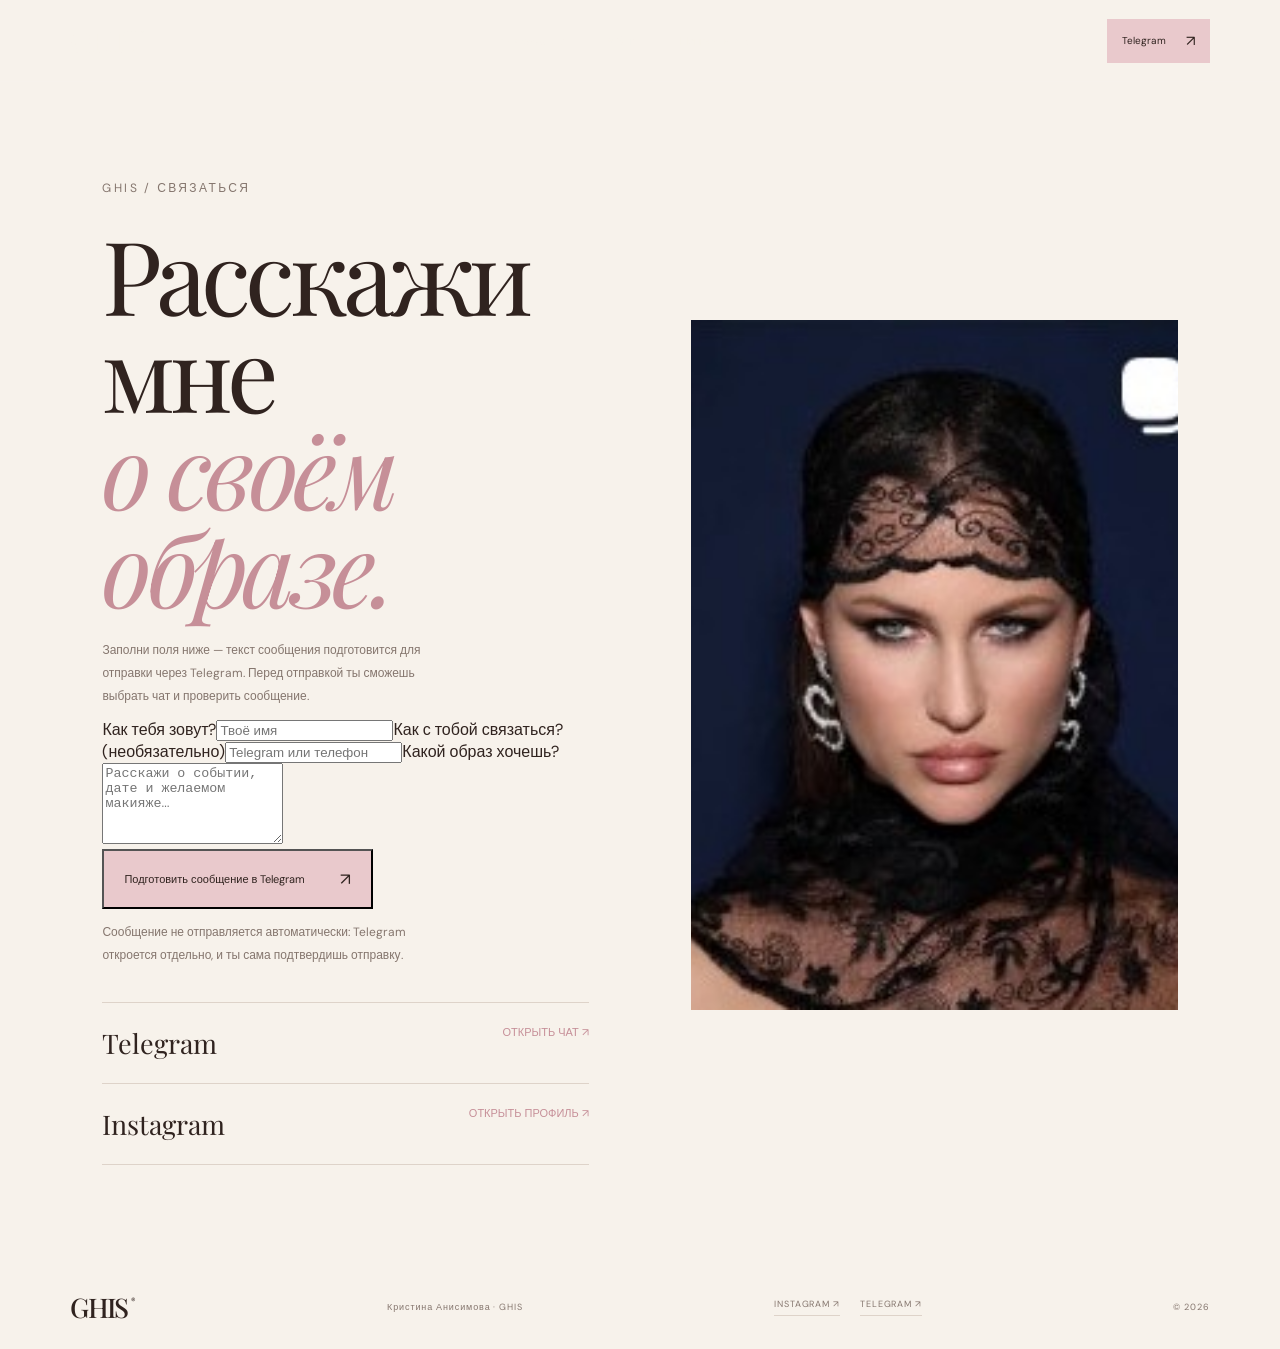
==== commit fba1c0e1: "Add dedicated contact message form for Telegram" ====
--- a/contacts.html
+++ b/contacts.html
@@ -1 +1,8 @@
-<!doctype html><html lang="ru"><head><meta charset="utf-8"><meta name="viewport" content="width=device-width,initial-scale=1"><meta name="theme-color" content="#f7f2eb"><meta name="description" content="Контакты GHIS — Кристина Анисимова"><title>Контакты — GHIS</title><link rel="preconnect" href="https://fonts.googleapis.com"><link rel="preconnect" href="https://fonts.gstatic.com" crossorigin><link href="https://fonts.googleapis.com/css2?family=DM+Sans:wght@400;500;600&family=Playfair+Display:ital,wght@0,400;0,500;1,400&display=swap" rel="stylesheet"><link rel="stylesheet" href="styles.css"><script src="script.js" defer></script></head><body><header class="header" style="position:absolute;color:var(--brown);border-color:var(--line)"><a class="logo" href="index.html">GHIS<span>®</span></a><nav><a href="index.html">Главная</a><a href="portfolio.html">Работы</a><a href="index.html#about">Обо мне</a><a href="contacts.html" aria-current="page">Контакты</a></nav><a class="header-cta" href="https://t.me/anisimova_65" target="_blank" rel="noopener">Записаться <span>↗</span></a><button class="burger" aria-label="Открыть меню"><span style="background:var(--brown)"></span><span style="background:var(--brown)"></span></button></header><div class="mobile-nav"><button class="mobile-close">ЗАКРЫТЬ ×</button><a href="index.html">Главная</a><a href="portfolio.html">Работы</a><a href="index.html#about">Обо мне</a><a href="contacts.html">Контакты</a><a href="https://t.me/anisimova_65" target="_blank" rel="noopener">Записаться ↗</a></div><main class="inner-page"><div class="contact-layout"><div><p class="page-kicker">GHIS / SAY HELLO</p><h1>Давай обсудим<br><em>твой образ.</em></h1><p>Напиши мне — расскажи о событии, настроении или образе, который ты представляешь. Обсудим детали и запись.</p><div class="contact-options"><a href="https://t.me/anisimova_65" target="_blank" rel="noopener">Telegram <span>ДЛЯ ЗАПИСИ ↗</span></a><a href="https://www.instagram.com/mua.anisimova/" target="_blank" rel="noopener">Instagram <span>СМОТРЕТЬ ↗</span></a></div><a class="back-home" href="portfolio.html">Сначала посмотреть работы ↗</a></div><img class="contact-image" src="makeup-editorial.jpg" alt="Бьюти-образ"></div></main><footer class="footer"><a class="logo" href="index.html">GHIS<span>®</span></a><span>Кристина Анисимова · Makeup & Hair</span><div><a href="https://www.instagram.com/mua.anisimova/" target="_blank" rel="noopener">INSTAGRAM ↗</a><a href="https://t.me/anisimova_65" target="_blank" rel="noopener">TELEGRAM ↗</a></div><small>© <span data-year></span></small></footer></body></html>+<!doctype html>
+<html lang="ru"><head><meta charset="utf-8"><meta name="viewport" content="width=device-width,initial-scale=1"><meta name="theme-color" content="#f7f2eb"><meta name="description" content="Написать визажисту Кристине Анисимовой — GHIS"><title>Написать мне — GHIS</title><link rel="preconnect" href="https://fonts.googleapis.com"><link rel="preconnect" href="https://fonts.gstatic.com" crossorigin><link href="https://fonts.googleapis.com/css2?family=DM+Sans:wght@400;500;600&family=Playfair+Display:ital,wght@0,400;0,500;1,400&display=swap" rel="stylesheet"><link rel="stylesheet" href="styles.css"><script src="script.js" defer></script></head>
+<body><header class="header inner-header"><a class="logo" href="index.html">GHIS<span>®</span></a><nav><a href="index.html#about">О визажисте</a><a href="index.html#works">Работы</a><a href="contacts.html" aria-current="page">Написать мне</a></nav><a class="header-cta" href="https://t.me/anisimova_65" target="_blank" rel="noopener">Telegram <span>↗</span></a><button class="burger" aria-label="Открыть меню"><span></span><span></span></button></header>
+<div class="mobile-nav"><button class="mobile-close">ЗАКРЫТЬ ×</button><a href="index.html#about">О визажисте</a><a href="index.html#works">Работы</a><a href="contacts.html">Написать мне ↗</a></div>
+<main class="inner-page"><div class="contact-layout"><div><p class="page-kicker">GHIS / СВЯЗАТЬСЯ</p><h1>Расскажи мне<br><em>о своём образе.</em></h1><p>Заполни поля ниже — текст сообщения подготовится для отправки через Telegram. Перед отправкой ты сможешь выбрать чат и проверить сообщение.</p>
+<form class="message-form" id="message-form"><label for="sender-name">Как тебя зовут?</label><input id="sender-name" name="name" autocomplete="name" placeholder="Твоё имя" required><label for="sender-contact">Как с тобой связаться? <span>(необязательно)</span></label><input id="sender-contact" name="contact" autocomplete="email" placeholder="Telegram или телефон"><label for="sender-message">Какой образ хочешь?</label><textarea id="sender-message" name="message" rows="5" placeholder="Расскажи о событии, дате и желаемом макияже…" required></textarea><button class="booking-link form-submit" type="submit">Подготовить сообщение в Telegram <span>↗</span></button><p class="form-note">Сообщение не отправляется автоматически: Telegram откроется отдельно, и ты сама подтвердишь отправку.</p></form>
+<div class="contact-options"><a href="https://t.me/anisimova_65" target="_blank" rel="noopener">Telegram <span>ОТКРЫТЬ ЧАТ ↗</span></a><a href="https://www.instagram.com/mua.anisimova/" target="_blank" rel="noopener">Instagram <span>ОТКРЫТЬ ПРОФИЛЬ ↗</span></a></div></div><img class="contact-image" src="makeup-editorial.jpg" alt="Бьюти-образ GHIS"></div></main>
+<footer class="footer"><a class="logo" href="index.html">GHIS<span>®</span></a><span>Кристина Анисимова · GHIS</span><div><a href="https://www.instagram.com/mua.anisimova/" target="_blank" rel="noopener">INSTAGRAM ↗</a><a href="https://t.me/anisimova_65" target="_blank" rel="noopener">TELEGRAM ↗</a></div><small>© <span data-year></span></small></footer></body></html>
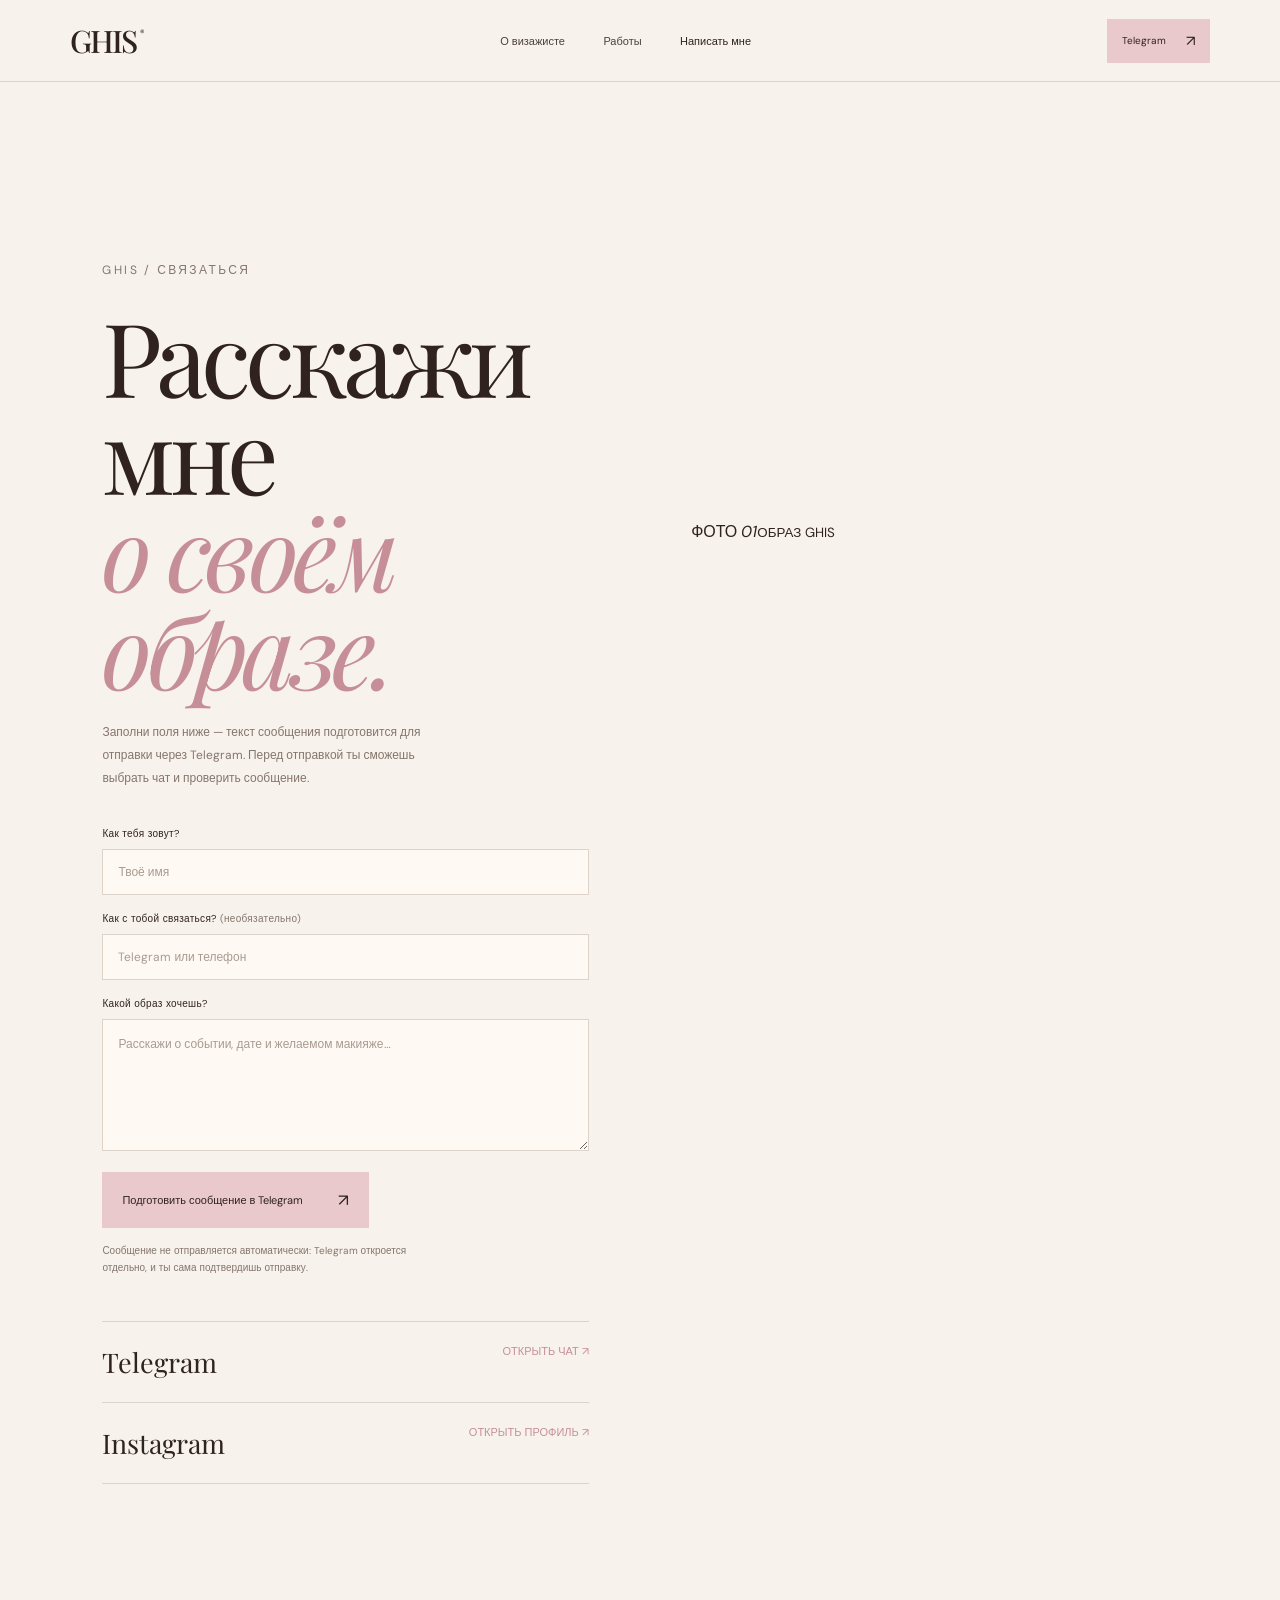
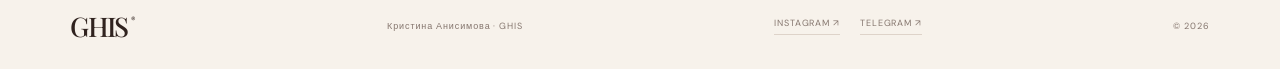
==== commit 770c1209: "Replace contact photo with numbered placeholder" ====
--- a/contacts.html
+++ b/contacts.html
@@ -4,5 +4,5 @@
 <div class="mobile-nav"><button class="mobile-close">ЗАКРЫТЬ ×</button><a href="index.html#about">О визажисте</a><a href="index.html#works">Работы</a><a href="contacts.html">Написать мне ↗</a></div>
 <main class="inner-page"><div class="contact-layout"><div><p class="page-kicker">GHIS / СВЯЗАТЬСЯ</p><h1>Расскажи мне<br><em>о своём образе.</em></h1><p>Заполни поля ниже — текст сообщения подготовится для отправки через Telegram. Перед отправкой ты сможешь выбрать чат и проверить сообщение.</p>
 <form class="message-form" id="message-form"><label for="sender-name">Как тебя зовут?</label><input id="sender-name" name="name" autocomplete="name" placeholder="Твоё имя" required><label for="sender-contact">Как с тобой связаться? <span>(необязательно)</span></label><input id="sender-contact" name="contact" autocomplete="email" placeholder="Telegram или телефон"><label for="sender-message">Какой образ хочешь?</label><textarea id="sender-message" name="message" rows="5" placeholder="Расскажи о событии, дате и желаемом макияже…" required></textarea><button class="booking-link form-submit" type="submit">Подготовить сообщение в Telegram <span>↗</span></button><p class="form-note">Сообщение не отправляется автоматически: Telegram откроется отдельно, и ты сама подтвердишь отправку.</p></form>
-<div class="contact-options"><a href="https://t.me/anisimova_65" target="_blank" rel="noopener">Telegram <span>ОТКРЫТЬ ЧАТ ↗</span></a><a href="https://www.instagram.com/mua.anisimova/" target="_blank" rel="noopener">Instagram <span>ОТКРЫТЬ ПРОФИЛЬ ↗</span></a></div></div><img class="contact-image" src="makeup-editorial.jpg" alt="Бьюти-образ GHIS"></div></main>
+<div class="contact-options"><a href="https://t.me/anisimova_65" target="_blank" rel="noopener">Telegram <span>ОТКРЫТЬ ЧАТ ↗</span></a><a href="https://www.instagram.com/mua.anisimova/" target="_blank" rel="noopener">Instagram <span>ОТКРЫТЬ ПРОФИЛЬ ↗</span></a></div></div><div class="contact-image photo-placeholder photo-01" role="img" aria-label="Заглушка фотографии 01"><span class="placeholder-center">ФОТО <em>01</em><small>ОБРАЗ GHIS</small></span></div></div></main>
 <footer class="footer"><a class="logo" href="index.html">GHIS<span>®</span></a><span>Кристина Анисимова · GHIS</span><div><a href="https://www.instagram.com/mua.anisimova/" target="_blank" rel="noopener">INSTAGRAM ↗</a><a href="https://t.me/anisimova_65" target="_blank" rel="noopener">TELEGRAM ↗</a></div><small>© <span data-year></span></small></footer></body></html>
--- a/styles.css
+++ b/styles.css
@@ -2,3 +2,22 @@
 *{box-sizing:border-box}html{scroll-behavior:smooth;scroll-padding-top:85px}body{margin:0;background:var(--milk);color:var(--brown);font-family:var(--sans);-webkit-font-smoothing:antialiased}img{display:block;width:100%;height:100%;object-fit:cover}a{color:inherit;text-decoration:none}button{font:inherit;color:inherit}.header{height:82px;display:flex;align-items:center;justify-content:space-between;padding:0 clamp(20px,5.5vw,84px);position:absolute;z-index:10;top:0;left:0;right:0;border-bottom:1px solid #f7f2eb38;color:var(--milk)}.logo{font:500 31px/.9 var(--serif);letter-spacing:-.07em}.logo span{font:9px var(--sans);vertical-align:top;margin-left:4px;letter-spacing:0}.header nav{display:flex;gap:clamp(18px,3vw,42px)}.header nav a{font-size:11px;opacity:.85;transition:opacity .2s}.header nav a:hover,.header nav a[aria-current=page]{opacity:1}.header-cta{display:flex;gap:20px;align-items:center;padding:12px 15px;background:var(--rose);color:var(--brown);font-size:10px}.header-cta span{font-size:15px}.burger,.mobile-nav{display:none}.hero{position:relative;min-height:760px;height:100svh;max-height:1050px;background:#8e7164;color:var(--milk);overflow:hidden;padding:130px clamp(20px,5.5vw,84px) 35px;display:flex;flex-direction:column;justify-content:space-between}.hero:before{content:"";position:absolute;inset:0;background:linear-gradient(90deg,#2017139c 0%,#20171328 52%,#20171305 100%);z-index:1}.hero-image{position:absolute;inset:0 0 0 31%;height:100%;width:69%;object-fit:cover;object-position:center 35%}.hero-kicker,.hero-title,.hero-bottom{position:relative;z-index:2;display:flex;justify-content:space-between}.hero-kicker{font-size:9px;letter-spacing:.19em}.hero-title{display:block;margin:auto 0;max-width:800px}.hero-title h1{font:400 clamp(78px,12vw,165px)/.86 var(--serif);letter-spacing:-.065em;margin:0 0 25px}.hero-title h1 em,.intro h2 em,.section-heading h2 em,.booking h2 em{font-weight:400;color:var(--rose)}.hero-title p{font-size:12px;line-height:1.8;margin-left:8px}.hero-bottom{font-size:9px;letter-spacing:.15em;align-items:center;border-top:1px solid #ffffff70;padding-top:17px}.hero-bottom a{display:flex;gap:22px;align-items:center}.hero-bottom b{font-size:16px;font-weight:400}.section{padding:clamp(80px,11vw,155px) clamp(20px,8vw,125px)}.section-label{display:flex;gap:22px;font-size:9px;letter-spacing:.18em;color:var(--muted);border-top:1px solid var(--line);padding-top:13px}.section-label span:first-child{color:var(--rose-deep)}.intro{display:grid;grid-template-columns:1fr 1.2fr .8fr;gap:clamp(22px,5vw,75px);align-items:start}.intro .section-label{grid-column:1/-1}.intro-copy{padding-top:18px}.overline{font-size:9px;letter-spacing:.2em;color:var(--muted)}.intro h2,.section-heading h2,.booking h2{font:400 clamp(42px,6.2vw,83px)/1.03 var(--serif);letter-spacing:-.045em;margin:22px 0}.intro h2 em,.section-heading h2 em{color:var(--rose-deep)}.intro-bottom{margin-top:45px}.intro-bottom p{font-size:12px;line-height:1.9;color:var(--muted);max-width:330px}.line-link{display:inline-flex;gap:28px;align-items:center;border-bottom:1px solid #c6b5a8;padding:0 0 10px;margin-top:18px;font-size:10px;transition:gap .2s,border-color .2s}.line-link:hover{gap:36px;border-color:var(--rose-deep)}.intro-image{height:clamp(320px,42vw,550px);margin-top:25px}.section-heading{display:flex;align-items:end;justify-content:space-between;gap:25px}.section-heading h2{margin-top:28px}.section-heading .line-link{margin-bottom:28px;white-space:nowrap}.featured-grid{display:grid;grid-template-columns:1.05fr .75fr .9fr;gap:clamp(12px,2vw,28px);align-items:start;margin-top:42px}.feature{display:block}.feature-two{margin-top:100px}.feature-three{margin-top:35px}.feature img{height:clamp(280px,40vw,520px);background:var(--beige);transition:transform .6s}.feature{overflow:hidden}.feature:hover img{transform:scale(1.025)}.feature>span{display:flex;flex-direction:column;gap:9px;padding:13px 1px;font:400 clamp(19px,2.3vw,27px) var(--serif)}.feature small{font:9px var(--sans);letter-spacing:.17em;color:var(--muted)}.booking{position:relative;display:flex;align-items:center;justify-content:space-between;gap:40px;overflow:hidden;padding:clamp(65px,9vw,125px) clamp(20px,8vw,125px);background:var(--brown);color:var(--milk)}.booking h2{font-size:clamp(46px,7vw,90px)}.booking h2 em{color:var(--rose)}.booking>div>p:last-child{font-size:11px;color:#d4c6bd}.booking-link{display:flex;align-items:center;gap:35px;padding:17px 20px;background:var(--rose);color:var(--brown);font-size:11px;white-space:nowrap;z-index:1}.booking-link span{font-size:17px}.booking-mark{position:absolute;right:8%;bottom:-.32em;font:400 23vw var(--serif);color:#ffffff08;pointer-events:none}.footer{padding:30px clamp(20px,5.5vw,84px);display:flex;align-items:center;justify-content:space-between;gap:20px;flex-wrap:wrap}.footer .logo{font-size:27px}.footer>span,.footer div a,.footer small{font-size:9px;letter-spacing:.1em;color:var(--muted)}.footer div{display:flex;gap:20px}.footer div a{border-bottom:1px solid var(--line);padding-bottom:5px}.inner-page{padding:140px clamp(20px,8vw,125px) 100px}.page-kicker{font-size:9px;letter-spacing:.2em;color:var(--muted)}.page-title{font:400 clamp(62px,10vw,130px)/.95 var(--serif);letter-spacing:-.06em;margin:30px 0 18px}.page-title em{color:var(--rose-deep);font-weight:400}.page-lead{font-size:12px;line-height:1.9;color:var(--muted);max-width:460px}.catalog-filters{display:flex;flex-wrap:wrap;gap:8px;margin:42px 0 26px}.catalog-filters button{border:1px solid var(--line);background:transparent;padding:11px 17px;border-radius:30px;font-size:10px;cursor:pointer;transition:background .2s,border-color .2s}.catalog-filters button:hover,.catalog-filters button.active{background:var(--rose);border-color:var(--rose)}.catalog-grid{display:grid;grid-template-columns:repeat(3,minmax(0,1fr));gap:35px 20px}.catalog-card[hidden]{display:none}.catalog-card img{aspect-ratio:.78;background:var(--beige)}.catalog-card:nth-child(3n+2){margin-top:70px}.catalog-meta{padding-top:13px;display:flex;justify-content:space-between;gap:10px;align-items:start}.catalog-meta h2{font:400 23px var(--serif);margin:0}.catalog-meta span{font-size:8px;letter-spacing:.12em;color:var(--muted);padding-top:7px}.catalog-note{font-size:10px;color:var(--muted);margin-top:45px}.contact-layout{display:grid;grid-template-columns:1fr 1fr;gap:clamp(30px,8vw,120px);align-items:center;margin-top:25px}.contact-layout h1{font:400 clamp(56px,8vw,104px)/.95 var(--serif);letter-spacing:-.055em;margin:25px 0}.contact-layout h1 em{color:var(--rose-deep);font-weight:400}.contact-layout p{font-size:12px;line-height:1.9;color:var(--muted);max-width:350px}.contact-options{margin-top:35px;border-top:1px solid var(--line)}.contact-options a{display:flex;justify-content:space-between;padding:22px 0;border-bottom:1px solid var(--line);font:400 27px var(--serif)}.contact-options a span{font:11px var(--sans);color:var(--rose-deep)}.contact-image{height:clamp(420px,58vw,690px)}.back-home{display:inline-block;margin-top:32px;font-size:10px;border-bottom:1px solid var(--line);padding-bottom:8px}.reveal{opacity:0;transform:translateY(14px);transition:opacity .7s,transform .7s}.reveal.visible{opacity:1;transform:none}
 @media(max-width:760px){.header{height:68px;padding:0 20px}.header nav,.header-cta{display:none}.burger{display:flex;flex-direction:column;gap:6px;background:none;border:0;padding:10px}.burger span{display:block;width:25px;height:1px;background:var(--milk)}.mobile-nav{display:flex;position:fixed;z-index:30;inset:0;background:var(--brown);color:var(--milk);flex-direction:column;padding:25px 23px;gap:0;transform:translateY(-105%);transition:transform .5s}.mobile-nav.open{transform:translateY(0)}.mobile-close{align-self:flex-end;background:none;border:0;color:var(--milk);font-size:10px;letter-spacing:.15em;padding:10px 0 30px}.mobile-nav>a{font:400 clamp(39px,10vw,57px) var(--serif);padding:13px 0;border-bottom:1px solid #ffffff22}.mobile-nav>a:last-child{font:11px var(--sans);color:var(--rose);margin-top:25px;border:0}.hero{min-height:700px;height:94svh;padding:100px 20px 25px}.hero-image{inset:0;width:100%;opacity:.76;object-position:57% center}.hero:before{background:linear-gradient(90deg,#201713a8,#20171320),linear-gradient(0deg,#20171360,transparent 50%)}.hero-kicker{font-size:8px}.hero-title h1{font-size:clamp(77px,17vw,125px)}.hero-title p{margin-left:3px}.hero-bottom{font-size:8px;letter-spacing:.1em}.hero-bottom a{gap:10px}.section{padding:76px 20px}.intro{grid-template-columns:1fr 1fr;gap:25px 15px}.intro .section-label{grid-column:1/-1}.intro-copy{grid-column:1/-1}.intro h2{font-size:clamp(43px,11vw,64px)}.intro-bottom{margin-top:28px}.intro-image{grid-column:2;grid-row:3;height:300px;margin-top:0}.intro-bottom p{max-width:270px}.intro-bottom .line-link{font-size:9px;gap:12px}.section-heading{display:block}.section-heading h2{font-size:clamp(42px,10vw,65px)}.section-heading .line-link{margin:0 0 20px}.featured-grid{grid-template-columns:1fr 1fr;gap:22px 12px;margin-top:22px}.feature-two{margin-top:50px}.feature-three{margin-top:0;grid-column:1/-1;width:72%;justify-self:center}.feature img{height:clamp(230px,68vw,400px)}.feature-three img{height:350px}.feature>span{font-size:20px;gap:7px}.feature small{font-size:8px}.booking{display:block;padding:75px 20px}.booking h2{font-size:clamp(46px,12vw,72px)}.booking-link{display:inline-flex;margin-top:20px}.footer{padding:24px 20px;display:grid;grid-template-columns:1fr 1fr}.footer>span{grid-column:1/-1;order:3}.footer div{grid-column:1/-1;order:4;justify-content:space-between}.footer small{justify-self:end}.inner-page{padding:105px 20px 70px}.page-title{font-size:clamp(58px,15vw,90px);margin:25px 0 14px}.catalog-filters{flex-wrap:nowrap;overflow:auto;margin:30px -20px 22px;padding:0 20px 7px}.catalog-filters button{white-space:nowrap;flex-shrink:0}.catalog-grid{grid-template-columns:repeat(2,minmax(0,1fr));gap:26px 12px}.catalog-card:nth-child(3n+2){margin-top:0}.catalog-card:nth-child(even){margin-top:35px}.catalog-meta{display:block}.catalog-meta h2{font-size:19px}.catalog-meta span{display:block;font-size:7px;padding-top:6px}.contact-layout{grid-template-columns:1fr;gap:30px}.contact-layout h1{font-size:clamp(58px,15vw,88px)}.contact-image{height:100vw;max-height:520px;grid-row:1}.contact-options a{font-size:25px}.reveal{transform:translateY(8px)}}
 @media(prefers-reduced-motion:reduce){html{scroll-behavior:auto}*,*:before,*:after{animation-duration:.01ms!important;transition-duration:.01ms!important}.reveal{opacity:1;transform:none}}
+
+/* Homepage portfolio and dedicated contact form */
+.inner-header{position:relative;color:var(--brown);border-bottom:1px solid var(--line)}
+.inner-header .burger span{background:var(--brown)}
+.hero-brand{font-size:10px;letter-spacing:.2em;margin:0 0 20px 8px}
+.hero-title h1{max-width:900px}
+.works-intro{max-width:270px;font-size:11px;line-height:1.9;color:var(--muted);margin-bottom:28px}
+.portfolio-section .catalog-filters{margin-top:35px}
+.home-catalog .catalog-card:nth-child(3n+2){margin-top:60px}
+.message-form{display:flex;flex-direction:column;gap:9px;margin-top:30px;max-width:520px}
+.message-form label{font-size:10px;letter-spacing:.03em;margin-top:8px}
+.message-form label span{color:var(--muted);font-weight:400}
+.message-form input,.message-form textarea{width:100%;border:1px solid var(--line);border-radius:0;background:#fff9f3;color:var(--brown);font:12px var(--sans);padding:14px 15px;outline:none;transition:border-color .2s}
+.message-form textarea{resize:vertical;min-height:130px;line-height:1.7}
+.message-form input:focus,.message-form textarea:focus{border-color:var(--rose-deep)}
+.message-form input::placeholder,.message-form textarea::placeholder{color:#a99b92}
+.form-submit{border:0;cursor:pointer;align-self:flex-start;margin-top:12px}
+.form-note{font-size:10px!important;line-height:1.7!important;color:var(--muted);margin-top:5px}
+@media(max-width:760px){.works-intro{max-width:400px;margin:0 0 18px}.home-catalog .catalog-card:nth-child(3n+2){margin-top:0}.message-form{max-width:none}.form-submit{align-self:stretch;justify-content:space-between}.hero-brand{margin-left:3px}.portfolio-section .section-heading{margin-bottom:20px}}
